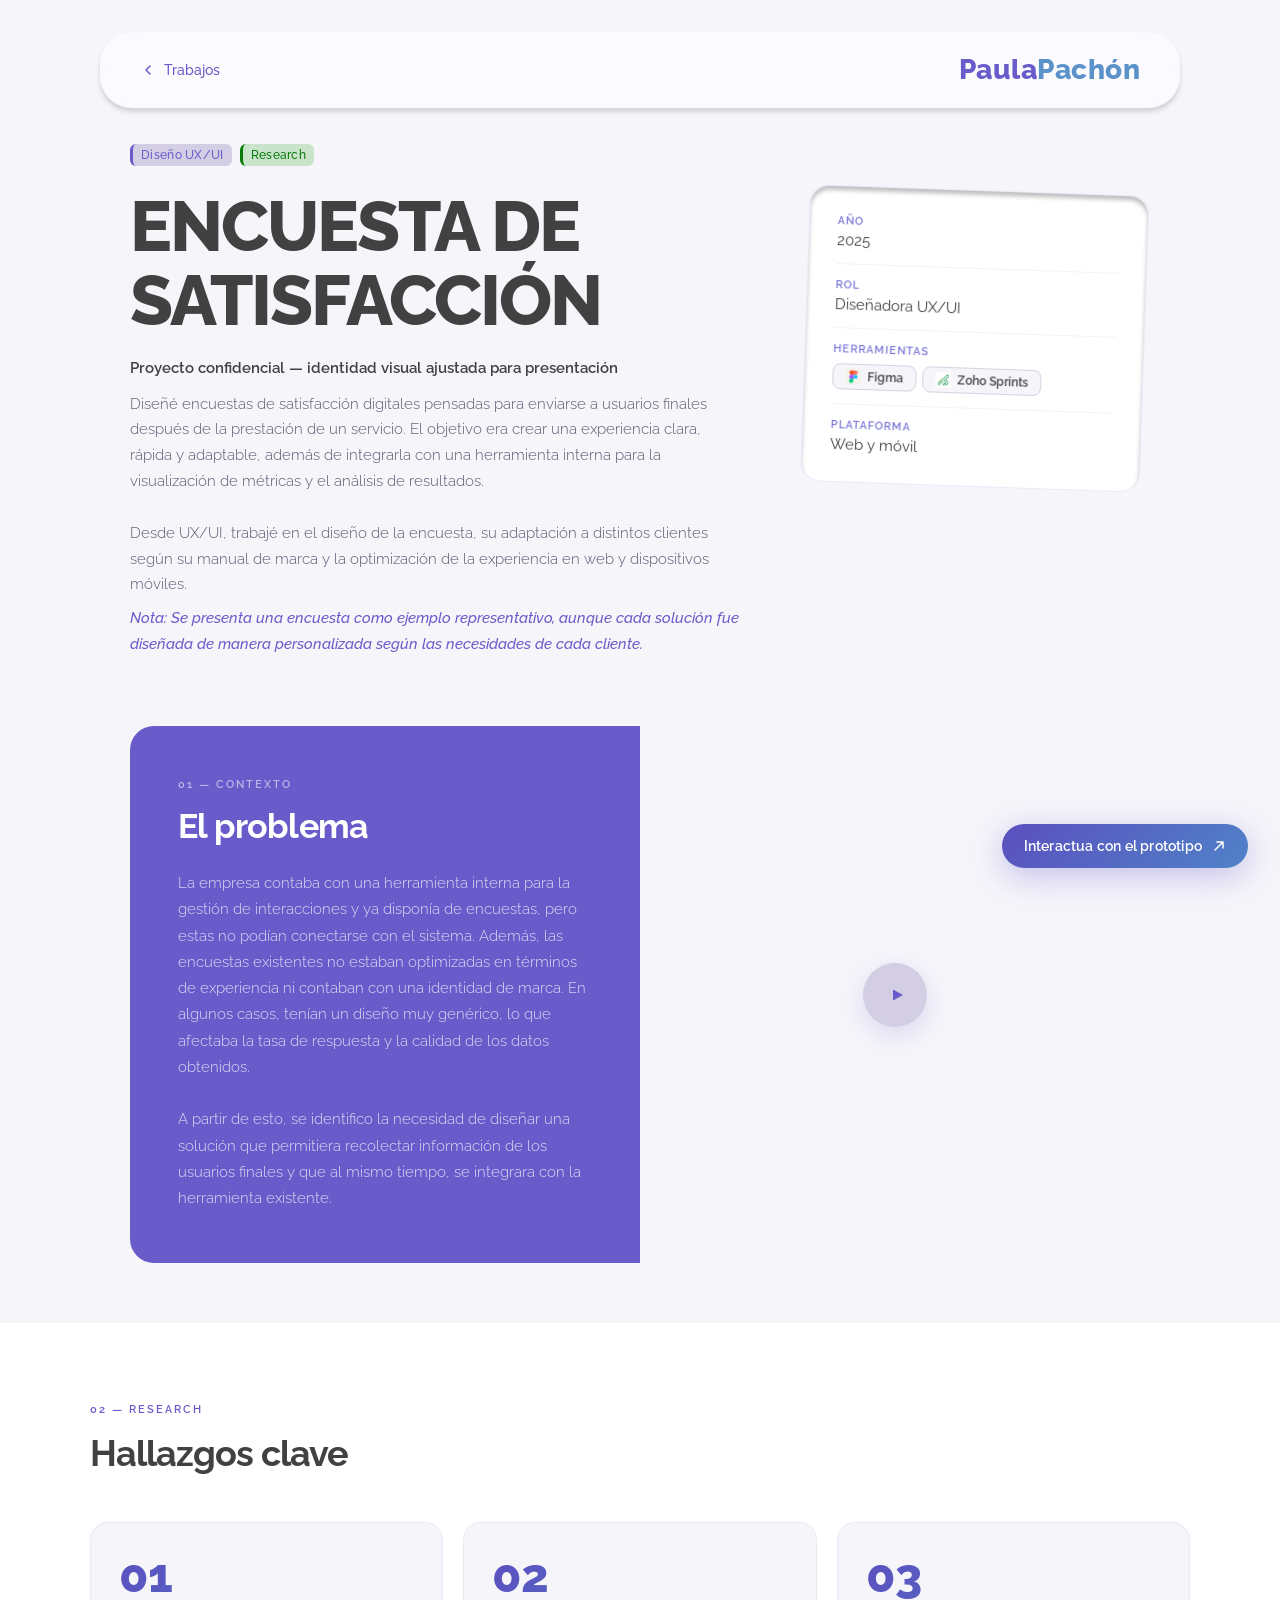
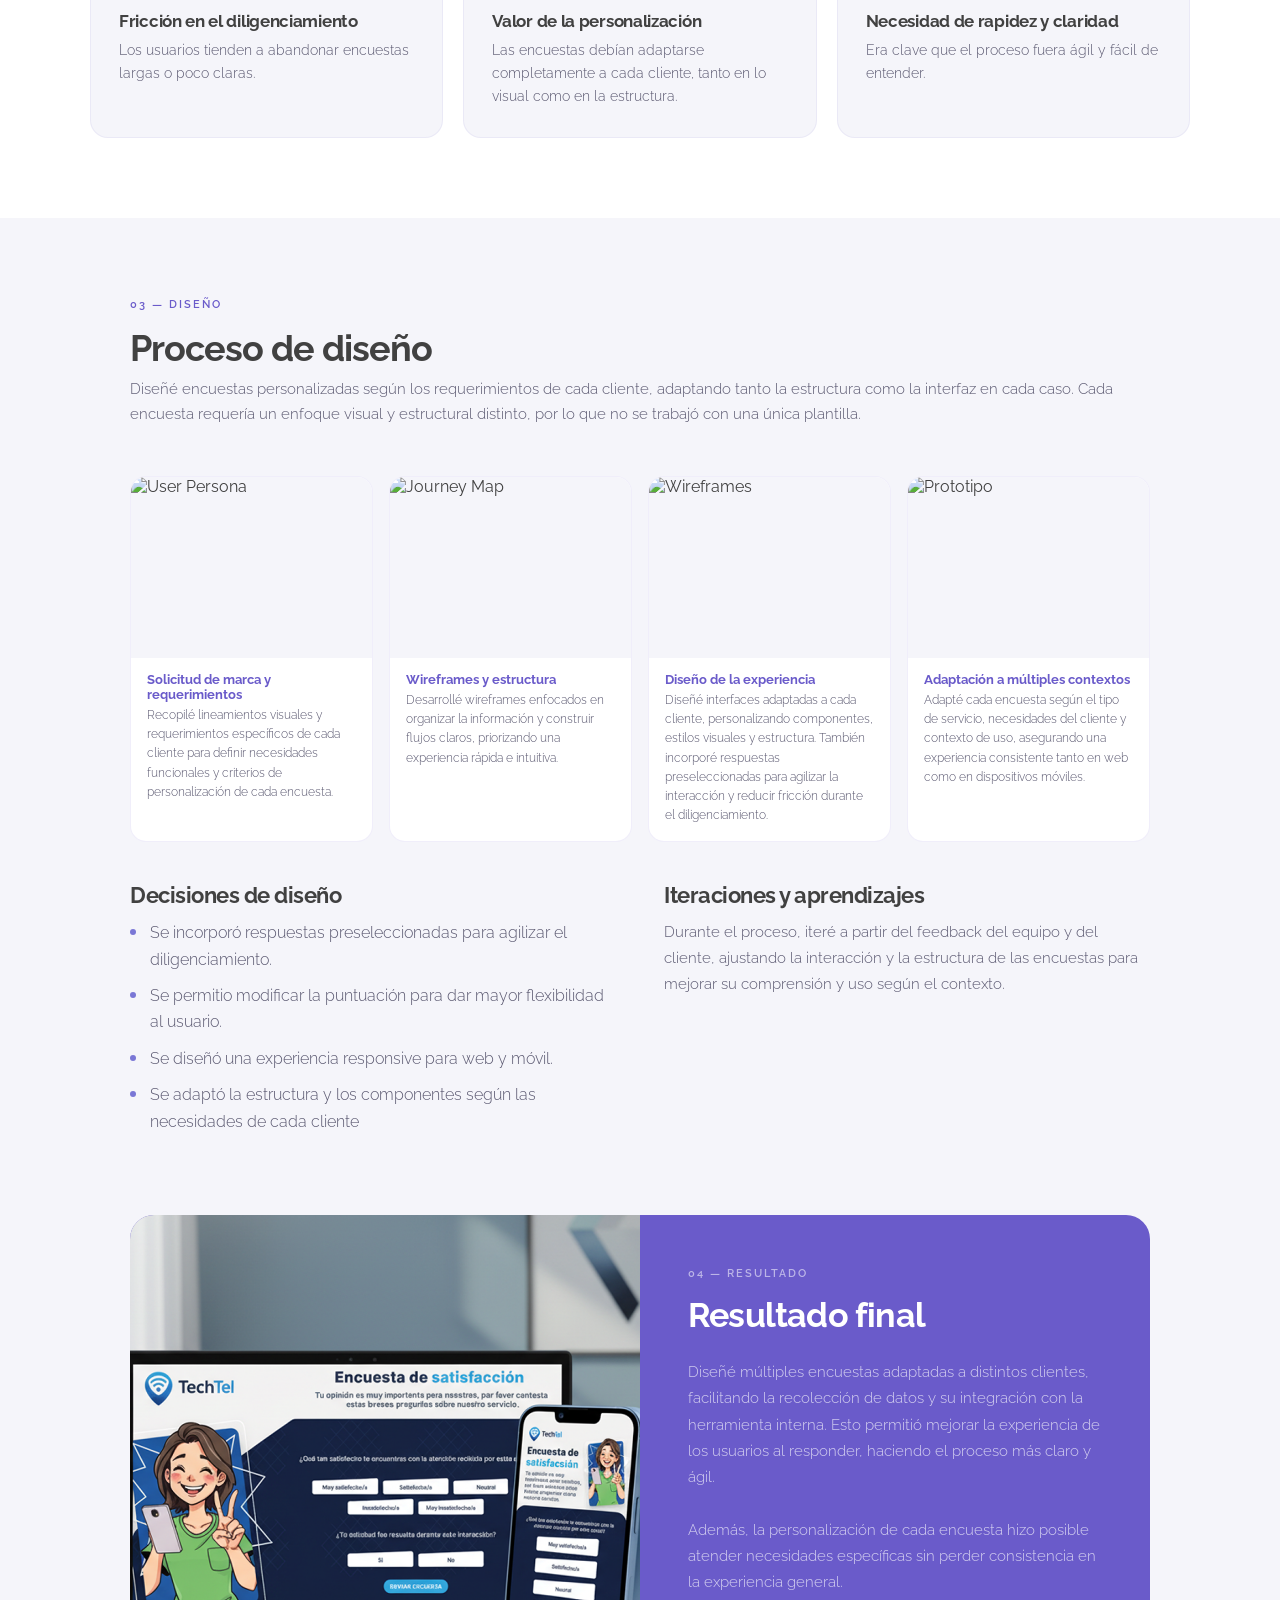
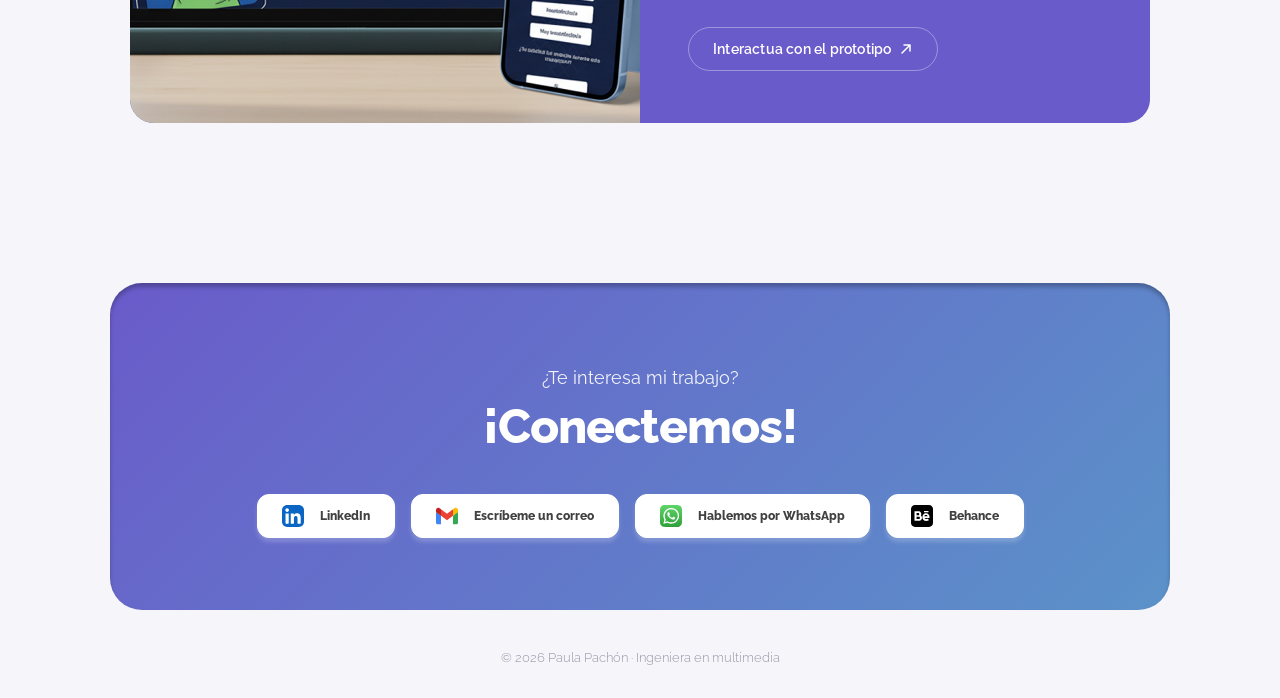
==== Encuestas.html @ ec30c4be "Descripcion de proyectos Añadi el proceso de diseño de cada proyectos con mas detalle" ====
<!DOCTYPE html>
<html lang="es">
<head>
  <meta charset="UTF-8">
  <meta name="viewport" content="width=device-width, initial-scale=1.0">
  <title>Proyecto — Encuesta de satisfacción</title>

  <!-- Fuentes -->
  <link rel="preconnect" href="https://fonts.googleapis.com">
  <link href="https://fonts.googleapis.com/css2?family=Raleway:ital,wght@0,300;0,400;0,500;0,600;0,700;0,800;1,300;1,400&display=swap" rel="stylesheet">

  <!-- Estilos -->
  <link rel="stylesheet" href="../CSS/Proyecto.css">
</head>

    <!-- ─── LIGHTBOX ─── -->
  <div id="lightbox">
    <button id="lightbox-close">✕</button>
    <img id="lightbox-img" src="" alt="">
  </div>

<body>

  <!-- ─── NAV ─── -->
  <nav>
    <a href="../index.html" class="nav-back">
      <svg width="16" height="16" viewBox="0 0 16 16" fill="none">
        <path d="M10 12L6 8L10 4" stroke="currentColor" stroke-width="1.5" stroke-linecap="round" stroke-linejoin="round"/>
      </svg>
      Trabajos
    </a>
    <a href="../index.html" class="nav-logo">Paula<span>Pachón</span></a>
  </nav>

  <!-- ─── BOTÓN FLOTANTE ─── -->
  <a href="https://www.figma.com/proto/a0K5o70ELoO0NEdSJIA0jM/Encuesta-de-satisfacci%C3%B3n?node-id=28-332&p=f&viewport=350%2C134%2C0.25&t=bGnXOaCwUgKtYiMX-1&scaling=scale-down&content-scaling=fixed&starting-point-node-id=28%3A332&page-id=0%3A1" target="_blank" class="fab" id="fab">
    Interactua con el prototipo 
    <svg width="14" height="14" viewBox="0 0 14 14" fill="none">
      <path d="M3 11L11 3M11 3H5M11 3V9" stroke="white" stroke-width="1.5" stroke-linecap="round" stroke-linejoin="round"/>
    </svg>
  </a>

  <!-- ─── HERO ─── -->
  <section class="hero" style="margin-top: 64px;">
    <div class="tags fade-up">
      <span class="tag tag-purple">Diseño UX/UI</span>
      <span class="tag tag-green">Research</span>
      <!-- <span class="tag tag-orange">Prototipado</span> -->
    </div>

    <div class="hero-grid">
      <div>
        <h1 class="fade-up delay-1">ENCUESTA DE SATISFACCIÓN</h1>
        <h3>Proyecto confidencial — identidad visual ajustada para presentación</h3>
        <p class="hero-desc fade-up delay-2">Diseñé encuestas de satisfacción digitales pensadas para enviarse a usuarios finales después de la prestación de un servicio. 
          El objetivo era crear una experiencia clara, rápida y adaptable, además de integrarla con una herramienta interna para la visualización de métricas y el análisis de resultados.
          <br><br>Desde UX/UI, trabajé en el diseño de la encuesta, su adaptación a distintos clientes según su manual de marca y la optimización de la experiencia en web y dispositivos móviles.</p>
        <p class="notas">Nota: Se presenta una encuesta como ejemplo representativo, aunque cada solución fue diseñada de manera personalizada según las necesidades de cada cliente.</p>
      </div>

      <div class="ficha fade-up delay-3">
        <div class="ficha-row">
          <span class="ficha-label">Año</span>
          <span class="ficha-value">2025</span>
        </div>
        <div class="ficha-row">
          <span class="ficha-label">Rol</span>
          <span class="ficha-value">Diseñadora UX/UI</span>
        </div>
        <div class="ficha-row">
          <span class="ficha-label">Herramientas</span>
          <div class="tools">
            <span class="tool-chip">
              <img src="../Iconos/Figma.svg" alt="Figma">
              Figma
            </span>
            <span class="tool-chip">
              <img src="../Iconos/Zoho.svg" alt="C#">
              Zoho Sprints
            </span>
          </div>
        </div>
        <div class="ficha-row">
          <span class="ficha-label">Plataforma</span>
          <span class="ficha-value">Web y móvil</span>
        </div>
      </div>
    </div>
  </section>

  <!-- ─── 01 · PROBLEMA ─── -->
  <section class="problema-section">
    <div class="problema-card">
      <div class="problema-text">
        <span class="section-eyebrow eyebrow-light">01 — Contexto</span>
        <h2>El problema</h2>
        <p>La empresa contaba con una herramienta interna para la gestión de interacciones y ya disponía de encuestas, pero estas no podían conectarse con el sistema.
          Además, las encuestas existentes no estaban optimizadas en términos de experiencia ni contaban con una identidad de marca. En algunos casos, tenían un diseño muy genérico, lo que afectaba la tasa de respuesta y la calidad de los datos obtenidos.
          <br><br>A partir de esto, se identifico la necesidad de diseñar una solución que permitiera recolectar información de los usuarios finales y que al mismo tiempo, se integrara con la herramienta existente.</p>
      </div>
      <div class="video-placeholder" data-video=" "
          data-thumb="../RecursosGraficos/encuesta/a">
        <div class="play-btn">
          <svg width="20" height="20" viewBox="0 0 20 20" fill="none">
            <path d="M6 4.5L16 10L6 15.5V4.5Z" fill="#6A5BCA"/>
          </svg>
        </div>
        <!--<span class="video-label">Ver video del Juego</span>-->
      </div>
    </div>
  </section>

  <!-- ─── 02 · INSIGHTS ─── -->
  <section class="insights-section">
    <div class="insights-inner">
      <div class="section-header">
        <span class="section-eyebrow eyebrow-dark">02 — Research</span>
        <h2>Hallazgos clave</h2>
      </div>
      <div class="insights-grid">
        <div class="insight-card">
          <div class="insight-number">01</div>
          <h3>Fricción en el diligenciamiento</h3>
          <p>Los usuarios tienden a abandonar encuestas largas o poco claras.</p>
        </div>
        <div class="insight-card">
          <div class="insight-number">02</div>
          <h3>Valor de la personalización</h3>
          <p>Las encuestas debían adaptarse completamente a cada cliente, tanto en lo visual como en la estructura.</p>
        </div>
        <div class="insight-card">
          <div class="insight-number">03</div>
          <h3>Necesidad de rapidez y claridad</h3>
          <p>Era clave que el proceso fuera ágil y fácil de entender.</p>
        </div>
      </div>
    </div>
  </section>

  <!-- ─── 03 · PROCESO ─── -->
  <section class="proceso-section">
    <div class="section-header">
      <span class="section-eyebrow eyebrow-dark">03 — Diseño</span>
      <h2>Proceso de diseño</h2>
      <p>Diseñé encuestas personalizadas según los requerimientos de cada cliente, adaptando tanto la estructura como la interfaz en cada caso. 
        Cada encuesta requería un enfoque visual y estructural distinto, por lo que no se trabajó con una única plantilla.
      </p>
    </div>

    <div class="artefactos-grid">

      <div class="artefacto-card">
        <div class="artefacto-img">
          <img src="../RecursosGraficos/encuesta/a" alt="User Persona">
        </div>
        <div class="artefacto-info">
          <span class="artefacto-label">Solicitud de marca y requerimientos</span>
          <p class="artefacto-desc">Recopilé lineamientos visuales y requerimientos específicos de cada cliente para definir necesidades funcionales y criterios de personalización de cada encuesta.</p>
        </div>
      </div>

      <div class="artefacto-card">
        <div class="artefacto-img">
          <img src="../RecursosGraficos/encuesta/a" alt="Journey Map">
        </div>
        <div class="artefacto-info">
          <span class="artefacto-label">Wireframes y estructura</span>
          <p class="artefacto-desc">Desarrollé wireframes enfocados en organizar la información y construir flujos claros, priorizando una experiencia rápida e intuitiva.</p>
        </div>
      </div>

      <div class="artefacto-card">
        <div class="artefacto-img">
          <img src="../RecursosGraficos/encuesta/a" alt="Wireframes">
        </div>
        <div class="artefacto-info">
          <span class="artefacto-label">Diseño de la experiencia</span>
          <p class="artefacto-desc">Diseñé interfaces adaptadas a cada cliente, personalizando componentes, estilos visuales y estructura. También incorporé respuestas preseleccionadas para agilizar la interacción y reducir fricción durante el diligenciamiento.</p>
        </div>
      </div>

      <div class="artefacto-card">
        <div class="artefacto-img">
          <img src="../RecursosGraficos/encuesta/a" alt="Prototipo">
        </div>
        <div class="artefacto-info">
          <span class="artefacto-label">Adaptación a múltiples contextos</span>
          <p class="artefacto-desc">Adapté cada encuesta según el tipo de servicio, necesidades del cliente y contexto de uso, asegurando una experiencia consistente tanto en web como en dispositivos móviles.</p>
        </div>
      </div>

    </div>

    <div class="proceso-desc">
      <div>
        <h3>Decisiones de diseño</h3>
        <ul>
          <li>Se incorporó respuestas preseleccionadas para agilizar el diligenciamiento.</li>
          <li>Se permitio modificar la puntuación para dar mayor flexibilidad al usuario.</li>
          <li>Se diseñó una experiencia responsive para web y móvil.</li>
          <li>Se adaptó la estructura y los componentes según las necesidades de cada cliente</li>
        </ul>
      </div>
      <div>
        <h3>Iteraciones y aprendizajes</h3>
        <p>Durante el proceso, iteré a partir del feedback del equipo y del cliente, ajustando la interacción y la estructura de las encuestas para mejorar su comprensión y uso según el contexto.</p>
      </div>
    </div>
  </section>

  <!-- ─── 05 · RESULTADO FINAL ─── -->
  <section class="resultado-section">
    <div class="resultado-card">
      <div class="resultado-media">
        <img src="../RecursosGraficos/Encuesta.png" alt="Resultado final GreenRise">
      </div>
      <div class="resultado-text">
        <span class="section-eyebrow eyebrow-light" style="display:block; margin-bottom:16px;">04 — Resultado</span>
        <h2>Resultado final</h2>
        <p>Diseñé múltiples encuestas adaptadas a distintos clientes, facilitando la recolección de datos y su integración con la herramienta interna.
            Esto permitió mejorar la experiencia de los usuarios al responder, haciendo el proceso más claro y ágil.
            <br><br>Además, la personalización de cada encuesta hizo posible atender necesidades específicas sin perder consistencia en la experiencia general.</p>
        <a href="https://www.figma.com/proto/a0K5o70ELoO0NEdSJIA0jM/Encuesta-de-satisfacci%C3%B3n?node-id=28-332&p=f&viewport=350%2C134%2C0.25&t=bGnXOaCwUgKtYiMX-1&scaling=scale-down&content-scaling=fixed&starting-point-node-id=28%3A332&page-id=0%3A1" target="_blank" class="btn-outline-white">
          Interactua con el prototipo
          <svg width="14" height="14" viewBox="0 0 14 14" fill="none">
            <path d="M3 11L11 3M11 3H5M11 3V9" stroke="white" stroke-width="1.5" stroke-linecap="round" stroke-linejoin="round"/>
          </svg>
        </a>
      </div>
    </div>
  </section>

  <!-- ══════════════════════════════
       CONTACTO
  ══════════════════════════════ -->
  <section id="contacto">
    <div class="contact-card">
      <p class="contact-pre">¿Te interesa mi trabajo?</p>
      <h2 class="contact-title">¡Conectemos!</h2>
      <div class="contact-btns">
        <a href="https://linkedin.com/in/paulaapachon" target="_blank" rel="noopener" class="contact-btn">
          <img src="../Iconos/LinkedIn.svg" alt="LinkedIn">
          LinkedIn
        </a>
        <a href="mailto:pachon.paula1@gmail.com" class="contact-btn">
          <img src="../Iconos/Mail.svg" alt="Mail">
          Escríbeme un correo
        </a>
        <a href="https://wa.me/573194972886" target="_blank" rel="noopener" class="contact-btn">
          <img src="../Iconos/Whatsapp.svg" alt="Whatsapp">
          Hablemos por WhatsApp
        </a>
        <a href="https://behance.net/paulapachon1" target="_blank" rel="noopener" class="contact-btn">
          <img src="../Iconos/Behance.svg" alt="Behance">
          Behance
        </a>
      </div>
    </div>
  </section>

  <!-- ══════════════════════════════
       FOOTER
  ══════════════════════════════ -->
  <footer id="footer">
    <p class="footer-copy">© 2026 Paula Pachón · Ingeniera en multimedia</p>
  </footer>

  <!-- Scripts -->
  <script src="../JS/proyecto.js"></script>

</body>
</html>
---- CSS/Proyecto.css ----
/* ================================================
   Grenrise.css 
   ================================================ */

/* ── RESET ── */
*, *::before, *::after {
  box-sizing: border-box;
  margin: 0;
  padding: 0;
}

/* ─── VARIABLES ─── */
:root {
  --purple-deep:  #6A5BCA;
  --purple-mid:   #7A77D6;
  --purple-light: #C8B8F8;
  --purple-pale:  #D4CEE5;
  --blue-mid:     #5B92C9;
  --blue-light:   #A8C4E8;
  --pink-mid:     #C47BA8;
  --pink-pale:    #F0DCEA;
  --dark:         #414141;
  --dark-2:       #2A2A30;
  --gray-mid:     #D4D2E0;
  --gray-light:   #F5F5FA;
  --white:        #FFFFFF;
  --grad-hero:    linear-gradient(135deg, #5B4FBF 0%, #4F82C8 100%);
  --grad-accent:  linear-gradient(135deg, #C47BA8 0%, #7B6FD4 100%);
  --font-display: 'Raleway', sans-serif;
  --font-body:    'Raleway', sans-serif;
  --muted:        #9896A8;
  --Secun:        linear-gradient(135deg, #6A5BCA 0%, #5B92C9 100%);
  --degrade-hover: linear-gradient(90deg, #6A5BCA 0%, #5B92C9 100%);
}

body {
  font-family: 'Raleway', sans-serif;
  background: var(--gray-light);
  color: var(--dark);
  overflow-x: hidden;
}

p{
  font-family: 'Raleway', sans-serif;
  font-weight: 300;
  color: #5A5870;
  margin-top: 8px;
  line-height: 1.7;
  font-size: 0.95rem;
}
/* ════════════════════════════
   BOTONES
════════════════════════════ */
.contact-btn {
  display: inline-flex;
  align-items: center;
  gap: 16px;
  background: var(--white);
  box-shadow: 0 4px 4px 0 rgba(254, 255, 255, 0.20);
  color: var(--dark);
  border-radius: 12px;
  padding: 10px 24px;
  border: 1px solid var(--white);
  font-size: 12px;
  font-weight: 800;
  text-decoration: none;
}
.contact-btn:hover {
  border: 1px solid #D4CEE5;
  background: var(--gray-light);
}
.contact-btn img {
  width: 22px;
  height: 22px;
  object-fit: contain;
}

/* ─── NAV ─── */
nav {
  position: fixed;
  top: 32px; left: 100px; right: 100px;
  z-index: 100;
  display: flex;
  align-items: center;
  justify-content: space-between;
  padding: 0 40px;
  height: 76px;
  overflow: hidden;
  /* border-bottom: 1px solid rgba(106,91,202,0.08);*/

  /* Glass con más fondo */
  background: rgba(255, 255, 255, 0.55);
  backdrop-filter: blur(24px) saturate(180%);
  -webkit-backdrop-filter: blur(24px) saturate(180%);
  border-radius: 32px;
  box-shadow: 0 4px 4px 0 rgba(112, 111, 111, 0.25);
  transition: background 0.3s, box-shadow 0.3s;
}
nav::after {
  content: '';
  position: absolute;
  bottom: 0;
  left: 0;
  height: 4px;
  width: var(--scroll-progress, 0%);
  background: var(--grad-hero);
  transition: width 0.1s linear;
}
.nav-back {
  display: flex;
  align-items: center;
  gap: 8px;
  text-decoration: none;
  font-family: var(--font-body);
  font-size: 14px;
  font-weight: 500;
  color: var(--purple-deep);
  transition: gap 0.2s;
}
.nav-back:hover { gap: 12px; }
.nav-back svg { transition: transform 0.2s; }
.nav-back:hover svg { transform: translateX(-3px); }

.nav-logo {
  font-weight: 800;
  font-size: 28px;
  font-style: normal;
  line-height: 87.5%;
  color: var(--purple-deep);
  text-decoration: none;
  letter-spacing: 0.5px;
}
.nav-logo span { color: var(--blue-mid); }

/* ─── FLOATING BUTTON ─── */
.fab {
  position: fixed;
  bottom: 32px;
  right: 32px;
  z-index: 200;
  display: flex;
  align-items: center;
  gap: 10px;
  padding: 14px 22px;
  background: var(--grad-hero);
  color: white;
  text-decoration: none;
  font-family: var(--font-display);
  font-weight: 600;
  font-size: 14px;
  border-radius: 50px;
  box-shadow: 0 8px 32px rgba(106,91,202,0.35);
  transition: transform 0.2s, box-shadow 0.2s;
  letter-spacing: 0.2px;
}
.fab:hover {
  transform: translateY(-3px);
  box-shadow: 0 16px 40px rgba(106,91,202,0.45);
}
.fab svg { transition: transform 0.2s; }
.fab:hover svg { transform: translate(2px,-2px); }

/* ─── HERO ─── */
.hero {
  margin-top: 64px;
  padding: 80px 40px 8px;
  max-width: 1100px;
  margin-left: auto;
  margin-right: auto;
}

.tags {
  display: flex;
  gap: 8px;
  margin-bottom: 24px;
  flex-wrap: wrap;
}
.tag {
  font-family: var(--font-body);
  font-size: 12px;
  font-weight: 500;
  padding: 5px 14px;
  border-radius: 20px;
  letter-spacing: 0.3px;
}
.tag-purple { 

  display: inline-block;
  padding: 4px 8px;
  align-self: flex-start;
  border-radius: 6px;
  border-left: 3px solid var(--purple-deep);
  background: var(--purple-pale);
  font-size: 0.72rem;
  font-weight: 500;
  color: var(--purple-deep);
}
.tag-blue   { 
  display: inline-block;
  padding: 4px 8px;
  align-self: flex-start;
  border-radius: 6px;
  border-left: 3px solid var(--blue-mid);
  background: #D4E1ED;
  font-size: 0.72rem;
  font-weight: 500;
  color: var(--blue-mid); }
.tag-pink   { 
  display: inline-block;
  padding: 4px 8px;
  align-self: flex-start;
  border-radius: 6px;
  border-left: 3px solid #8C3D6A;
  background: var(--pink-pale);
  font-size: 0.72rem;
  font-weight: 500;
  color: #8C3D6A; 
}
.tag-green   { 
  display: inline-block;
  padding: 4px 8px;
  align-self: flex-start;
  border-radius: 6px;
  border-left: 3px solid #087b09;
  background: #cae3cb;
  font-size: 0.72rem;
  font-weight: 500;
  color: #087b09; 
}
.tag-orange   { 
  display: inline-block;
  padding: 4px 8px;
  align-self: flex-start;
  border-radius: 6px;
  border-left: 3px solid #e69213;
  background: #fdeace;
  font-size: 0.72rem;
  font-weight: 500;
  color: #e69213; 
}

.hero-grid {
  display: grid;
  grid-template-columns: 1fr 340px;
  gap: 48px;
  align-items: start;
}

h1 {
  font-family: var(--font-display);
  font-size: clamp(40px, 6vw, 70px);
  font-weight: 800;
  line-height: 1.05;
  letter-spacing: -2px;
  color: var(--dark);
  margin-bottom: 20px;
}
.hero h3 {
  font-family: 'Raleway', sans-serif; /* ← añadido */
  font-size: 15px;
  font-weight: 600;
  color: var(--dark);
  margin-bottom: 12px;
  line-height: 1.5;
}

.hero-desc {
  font-size: 0.95rem; 
  line-height: 1.7;
  color: #5A5870;
  max-width: 600px;
  font-weight: 300;
}

/* ─── FICHA TÉCNICA ─── */
.ficha {
  background: var(--white);
  border-radius: 20px;
  padding: 28px;
  border: 1px solid rgba(106,91,202,0.12);
  transform: rotate(2deg)!important; 
  transform-origin: center top;
  transition: transform 0.3s ease;
  box-shadow: 0 4px 4px 0 rgba(0, 0, 0, 0.25) inset;
}
.ficha-row {
  display: flex;
  flex-direction: column;
  gap: 4px;
  padding: 14px 0;
  border-bottom: 1px solid rgba(106,91,202,0.08);
}
.ficha-row:last-child  { border-bottom: none; padding-bottom: 0; }
.ficha-row:first-child { padding-top: 0; }
.ficha-label {
  font-size: 11px;
  font-weight: 600;
  text-transform: uppercase;
  letter-spacing: 1px;
  color: var(--purple-mid);
}
.ficha-value {
  font-size: 15px;
  font-weight: 400;
  color: var(--dark);
}
.tools {
  display: flex;
  flex-wrap: wrap;
  gap: 6px;
  margin-top: 4px;
}

.tool-chip {
  display: inline-flex;
  align-items: center;
  gap: 6px; 
  padding: 4px 10px 4px 6px;
  font-size: 12px;
  font-weight: 600;
  padding: 4px 12px;
  border-radius: 8px;
  background: var(--gray-light);
  border: 1px solid var(--gray-mid);
  color: var(--dark);
}
.tool-chip img {  
  width: 16px;
  height: 16px;
  object-fit: contain;
}

/* ─── SHARED SECTION LABELS ─── */
.section-eyebrow {
  font-family: var(--font-body);
  font-size: 11px;
  font-weight: 600;
  text-transform: uppercase;
  letter-spacing: 2px;
  margin-bottom: 16px;
  display: block;
}
.eyebrow-light { color: rgba(255,255,255,0.55); }
.eyebrow-dark  { color: var(--purple-deep); }

.section-header { margin-bottom: 48px; }
.section-header h2 {
  font-family: var(--font-display);
  font-size: clamp(1.8rem, 3vw, 2.25rem);
  font-weight: 700;
  letter-spacing: -1px;
  color: var(--dark);
  margin-top: 8px;
}

/* ─── PROBLEMA ─── */
.problema-section {
  margin: 60px auto;
  max-width: 1100px;
  padding: 0 40px;
}
.problema-card {
  display: grid;
  grid-template-columns: 1fr 1fr;
  border-radius: 24px;
  overflow: hidden;
  min-height: 340px;
}
.problema-text {
  background: var(--purple-deep);
  padding: 52px 48px;
  display: flex;
  flex-direction: column;
  justify-content: center;
}
.problema-text h2 {
  font-family: var(--font-display);
  font-size: 34px;
  font-weight: 700;
  color: white;
  letter-spacing: -0.8px;
  margin-bottom: 16px;
  line-height: 1.15;
}
.problema-text p {
  font-size: 15px;
  line-height: 1.75;
  color: rgba(255,255,255,0.78);
  font-weight: 300;
}
.problema-media {
  /* FIX 1: era --gray-light, mismo color que el body → ahora white para crear contraste */
  background: var(--white);
  display: flex;
  align-items: center;
  justify-content: center;
  min-height: 340px;
  position: relative;
  overflow: hidden;
}
.video-placeholder {
  width: 100%;
  height: 100%;
  display: flex;
  flex-direction: column;
  align-items: center;
  justify-content: center;
  gap: 16px;
  cursor: pointer;
}
.play-btn {
  width: 64px;
  height: 64px;
  border-radius: 50%;
  background: var(--purple-pale);
  display: flex;
  align-items: center;
  justify-content: center;
  box-shadow: 0 8px 24px rgba(106,91,202,0.18);
  transition: transform 0.2s, box-shadow 0.2s;
}
.video-placeholder:hover .play-btn {
  transform: scale(1.08);
  box-shadow: 0 12px 32px rgba(106,91,202,0.28);
}
.play-btn svg { margin-left: 4px; }
.video-label {
  font-size: 13px;
  color: var(--purple-mid);
  font-weight: 500;
}

/* ─── INSIGHTS ─── */
.insights-section {
  background: var(--white);
  padding: 80px 40px;
}
.insights-inner {
  max-width: 1100px;
  margin: 0 auto;
}
.insights-grid {
  display: grid;
  grid-template-columns: repeat(3, 1fr);
  gap: 20px;
}
.insight-card {
  background: var(--gray-light);
  border-radius: 18px;
  padding: 28px;
  border: 1px solid rgba(106,91,202,0.08);
  transition: transform 0.2s, box-shadow 0.2s;
}
.insight-card:hover {
  transform: translateY(-4px);
  box-shadow: 0 16px 40px rgba(106,91,202,0.12);
}
.insight-number {
  font-family: var(--font-display);
  font-size: 48px;
  font-weight: 800;
  background: var(--grad-hero);
  -webkit-background-clip: text;
  -webkit-text-fill-color: transparent;
  background-clip: text;
  line-height: 1;
  margin-bottom: 12px;
}
.insight-card h3 {
  font-family: var(--font-display);
  font-size: 17px;
  font-weight: 700;
  color: var(--dark);
  margin-bottom: 8px;
  letter-spacing: -0.3px;
}
.insight-card p {
  font-size: 14px;
  line-height: 1.65;
  color: #5A5870;
  font-weight: 300;
}

/* ─── PROCESO ─── */
.proceso-section {
  max-width: 1100px;
  margin: 80px auto;
  padding: 0 40px;
}
.proceso-images {
  display: grid;
  grid-template-columns: repeat(3, 1fr);
  gap: 16px;
  margin-top: 40px;
}
.proceso-img {
  background: var(--gray-light);
  border-radius: 16px;
  aspect-ratio: 4/3;
  overflow: hidden;
  position: relative;
  border: 1px solid rgba(106,91,202,0.08);
}
.section-header{
  gap: 18px;
}
.section-header p{
  font-family: 'Raleway', sans-serif;
  font-weight: 300;
  color: #5A5870;
  margin-top: 8px;
  line-height: 1.7;
}
.proceso-img-placeholder {
  width: 100%;
  height: 100%;
  display: flex;
  align-items: center;
  justify-content: center;
  color: var(--gray-mid);
  font-size: 13px;
}

/* ─── GRID DE ARTEFACTOS ─── */
.artefactos-grid {
  /* display: grid;
  grid-template-columns: repeat(auto-fill, minmax(min(240px, 100%), 1fr));
  justify-content: center;
  gap: 16px;
  margin-top: 40px; */

  display: flex;
  flex-wrap: wrap;
  justify-content: center;
  gap: 16px;
  margin-top: 40px;
}
.artefacto-card {
  width: calc(25% - 12px); /* 4 por fila */
  min-width: 220px;
  max-width: 280px;

  background: var(--white);
  border-radius: 16px;
  overflow: hidden;
  border: 1px solid rgba(106,91,202,0.1);
  transition: transform 0.2s, box-shadow 0.2s;
}
.artefacto-card:hover {
  transform: translateY(-4px);
  box-shadow: 0 12px 32px rgba(106,91,202,0.12);
}
.artefacto-img {
  aspect-ratio: 4/3;
  background: var(--gray-light);
  overflow: hidden;
}
.artefacto-img img {
  width: 100%;
  height: 100%;
  object-fit: cover;
  display: block;
  transition: transform 0.3s ease;
}
.artefacto-card:hover .artefacto-img img {
  transform: scale(1.04);
}
.artefacto-info {
  padding: 14px 16px 16px;
}
.artefacto-label {
  display: block;
  font-family: 'Raleway', sans-serif;
  font-size: 13px;
  font-weight: 700;
  color: var(--purple-deep);
  margin-bottom: 4px;
}
.artefacto-desc {
  font-family: 'Raleway', sans-serif;
  font-size: 12px;
  font-weight: 300;
  color: #5A5870;
  line-height: 1.6;
  margin: 0;
}

.proceso-desc {
  margin-top: 40px;
  display: grid;
  grid-template-columns: 1fr 1fr;
  gap: 48px;
  align-items: start;
}
.proceso-desc h3 {
  font-family: var(--font-display);
  font-size: 22px;
  font-weight: 700;
  color: var(--dark);
  letter-spacing: -0.5px;
  margin-bottom: 12px;
}
.proceso-desc p {
  font-weight: 300;
  color: #5A5870;
  margin-top: 8px;
  line-height: 1.7;
}
.proceso-desc ul {
  list-style: none;
  display: flex;
  flex-direction: column;
  gap: 10px;
}
.proceso-desc ul li {
  font-family: 'Raleway', sans-serif;
  line-height: 1.65;
  color: #5A5870;
  font-weight: 300;
  padding-left: 20px;
  position: relative;
}
.proceso-desc ul li::before {
  content: '';
  position: absolute;
  left: 0;
  top: 9px;
  width: 6px;
  height: 6px;
  border-radius: 50%;
  background: var(--purple-mid);
}
/* ─── SECCIÓN EXTRA ─── */
.extra-section {
  background: var(--purple-pale);
  padding: 80px 40px;
}
.extra-inner {
  max-width: 1100px;
  margin: 0 auto;
}
.extra-section .eyebrow-dark {
  color: var(--purple-deep);
}
.extra-section .section-header h2 {
  color: var(--dark);
}
.extra-img {
  background: var(--white);
  border-radius: 20px;
  aspect-ratio: 16/7;
  margin-top: 40px;
  display: flex;
  align-items: center;
  justify-content: center;
  color: var(--purple-mid);
  font-size: 13px;
  border: 1px solid rgba(106,91,202,0.14);
}
.extra-desc{
  color: #5A5870;
}

.notas{
  color: var(--purple-deep);
  font-style: italic;
  font-weight: 500;
}

/* ─── RESULTADO FINAL ─── */
.resultado-section {
  max-width: 1100px;
  margin: 80px auto;
  padding: 0 40px;
}
.resultado-card {
  display: grid;
  grid-template-columns: 1fr 1fr;
  border-radius: 24px;
  overflow: hidden;
  /* FIX 5: era --dark (#414141) gris neutro → grad-hero para coherencia con paleta */
  background: var(--purple-deep);
  min-height: 380px;
}
.resultado-media {
  background: #4A3EA8;
  min-height: 300px;
  display: flex;
  align-items: center;
  justify-content: center;
  color: rgba(255,255,255,0.2);
  font-size: 13px;
  position: relative;
  overflow: hidden;
  cursor: zoom-in;
}
.resultado-media img{
  position: absolute;
  inset: 0;
  width: 100%;
  height: 100%;
  object-fit: cover;
  object-position: center center;
  display: block;
}
.resultado-text {
  padding: 52px 48px;
  display: flex;
  flex-direction: column;
  justify-content: center;
}
.resultado-text h2 {
  font-family: var(--font-display);
  font-size: 34px;
  font-weight: 700;
  color: white;
  letter-spacing: -0.8px;
  margin-bottom: 16px;
  line-height: 1.15;
}
.resultado-text p {
  font-size: 15px;
  line-height: 1.75;
  color: rgba(255,255,255,0.72);
  font-weight: 300;
  margin-bottom: 32px;
}
.btn-outline-white {
  display: inline-flex;
  align-items: center;
  gap: 8px;
  padding: 13px 24px;
  border-radius: 50px;
  border: 1.5px solid rgba(255,255,255,0.35);
  color: white;
  text-decoration: none;
  font-family: var(--font-display);
  font-size: 14px;
  font-weight: 600;
  transition: background 0.2s, border-color 0.2s;
  width: fit-content;
  letter-spacing: 0.2px;
}
.btn-outline-white:hover {
  background: rgba(255,255,255,0.12);
  border-color: rgba(255,255,255,0.6);
}

/* ════════════════════════════
   CONTACTO
════════════════════════════ */
#contacto {
  padding: 5rem clamp(1.5rem, 5vw, 3.5rem) 0;
}

.contact-card {
  width: min(1060px, 100%);
  margin: 0 auto;
  background: var(--Secun);
  border-radius: 32px;
  padding: 4.5rem 2rem;
  text-align: center;
  color: #fff;
  box-shadow: 0 4px 4px 0 rgba(0, 0, 0, 0.25) inset;
}
.contact-card p{
  color: var(--white);
}
.contact-pre {
  font-size: 1.1rem;
  font-weight: 400;
  opacity: 0.92;
  margin-bottom: 0.3rem;
}
.contact-title {
  font-family: 'Raleway', sans-serif;
  font-size: clamp(2rem, 4vw, 3rem);
  font-weight: 800;
  letter-spacing: -0.02em;
  margin-bottom: 2.5rem;
}

.contact-btns {
  display: flex;
  flex-wrap: wrap;
  gap: 1rem;
  justify-content: center;
}

/* ════════════════════════════
   FOOTER
════════════════════════════ */
#footer {
  padding: 1.8rem clamp(1.5rem, 5vw, 3.5rem);
  text-align: center;
}

.footer-copy {
  font-size: 0.82rem;
  color: var(--muted);
}

/* ─── ANIMACIONES ─── */
@keyframes fadeUp {
  from { opacity: 0; transform: translateY(24px); }
  to   { opacity: 1; transform: translateY(0); }
}
.fade-up {
  opacity: 0;
  animation: fadeUp 0.6s ease forwards;
}
.delay-1 { animation-delay: 0.1s; }
.delay-2 { animation-delay: 0.2s; }
.delay-3 { animation-delay: 0.3s; }
.delay-4 { animation-delay: 0.4s; }

/* ─── LIGHTBOX ─── */
#lightbox {
  display: none;
  position: fixed;
  inset: 0;
  z-index: 999;
  background: rgba(0,0,0,0.85);
  align-items: center;
  justify-content: center;
  cursor: zoom-out;
}
#lightbox.active {
  display: flex;
}
#lightbox-img {
  max-width: 90vw;
  max-height: 85vh;
  border-radius: 12px;
  object-fit: contain;
  box-shadow: 0 24px 64px rgba(0,0,0,0.5);
}
#lightbox-close {
  position: absolute;
  top: 24px;
  right: 32px;
  background: none;
  border: none;
  color: white;
  font-size: 24px;
  cursor: pointer;
  opacity: 0.7;
  transition: opacity 0.2s;
}
#lightbox-close:hover { opacity: 1; }

/* ─── RESPONSIVE ─── */
@media (max-width: 900px) {
  nav                  { top: 16px; left: 20px; right: 20px; }
  .artefactos-grid     { grid-template-columns: repeat(2, 1fr); }
  .ficha               { transform: rotate(0deg) !important; }
  .hero-grid           { grid-template-columns: 1fr; }
  .resultado-card      { grid-template-columns: 1fr; }
  .problema-card       { grid-template-columns: 1fr; }
  .resultado-media     { min-height: 260px; }
    /* Contacto */
  .contact-btns {
    flex-direction: column;
    align-items: center;
  }
  .contact-btn {
    width: 100%;
    max-width: 300px;
    justify-content: center;
  }

  .video-placeholder   { min-height: 500px; }
}

@media (max-width: 768px) {
  /* Tipografía móvil */
  .hero h3             { font-size: 0.82rem; }
  .hero-desc           { font-size: 0.82rem; }
  .section-header h2   { font-size: 1.6rem; }
  .problema-text h2    { font-size: 1.5rem; }
  .resultado-text h2   { font-size: 1.5rem; }
  .insight-card h3     { font-size: 0.95rem; }
  .proceso-desc h3     { font-size: 1.125rem; }
  p                    { font-size: 0.82rem !important; }
  .proceso-desc ul li  { font-size: 0.82rem; }
  /* Nav */
  nav                  { padding: 0 20px; height: 64px; top: 12px; left: 12px; right: 12px; }

  /* Hero */
  .hero                { padding: 80px 20px 8px; margin-top: 64px; }
  .hero-grid           { grid-template-columns: 1fr; gap: 32px; }
  .hero-desc           { font-size: 15px; }
  h1                   { letter-spacing: -1px; font-size: clamp(32px, 10vw, 48px); }

  /* Ficha */
  .ficha               { transform: rotate(0deg) !important; }

  /* Problema */
  .problema-section    { padding: 0 20px; }
  .problema-card       { grid-template-columns: 1fr; }
  .problema-text       { padding: 36px 28px; }
  .problema-text h2    { font-size: 26px; }
  .video-placeholder   { min-height: 300px; }

  /* Insights */
  .insights-section    { padding: 60px 20px; }
  .insights-grid       { grid-template-columns: 1fr; }

  /* Proceso */
  .proceso-section     { padding: 0 20px; }
    .artefacto-card {
    width: calc(50% - 8px); /* 2 por fila */
    min-width: 0;
    max-width: 100%;
  }
  .proceso-desc        { grid-template-columns: 1fr; gap: 24px; }

  /* Extra */
  .extra-section       { padding: 60px 20px; }
  .extra-img           { aspect-ratio: 4/3; }

  /* Resultado */
  .resultado-section   { padding: 0 20px; }
  .resultado-card      { grid-template-columns: 1fr; }
  .resultado-media     { min-height: 240px; }
  .resultado-text      { padding: 36px 28px; }
  .resultado-text h2   { font-size: 26px; }

  /* FAB */
  .fab                 { bottom: 20px; right: 20px; padding: 12px 18px; font-size: 13px; }
}

@media (max-width: 480px) {
  /* Tipografía teléfonos pequeños */
  .section-header h2   { font-size: 1.375rem; }
  .problema-text h2    { font-size: 1.25rem; }
  .resultado-text h2   { font-size: 1.25rem; }
  p                    { font-size: 0.78rem !important; }
  .proceso-desc ul li  { font-size: 0.78rem; }

  .artefacto-card {
    width: 100%; /* 1 por fila */
    max-width: 100%;
  }
  .insights-grid       { grid-template-columns: 1fr; }
  .proceso-desc        { grid-template-columns: 1fr; }
  .hero-desc           { font-size: 14px; }
  .problema-text       { padding: 28px 20px; }
  .resultado-text      { padding: 28px 20px; }
  nav                  { left: 8px; right: 8px; }
}
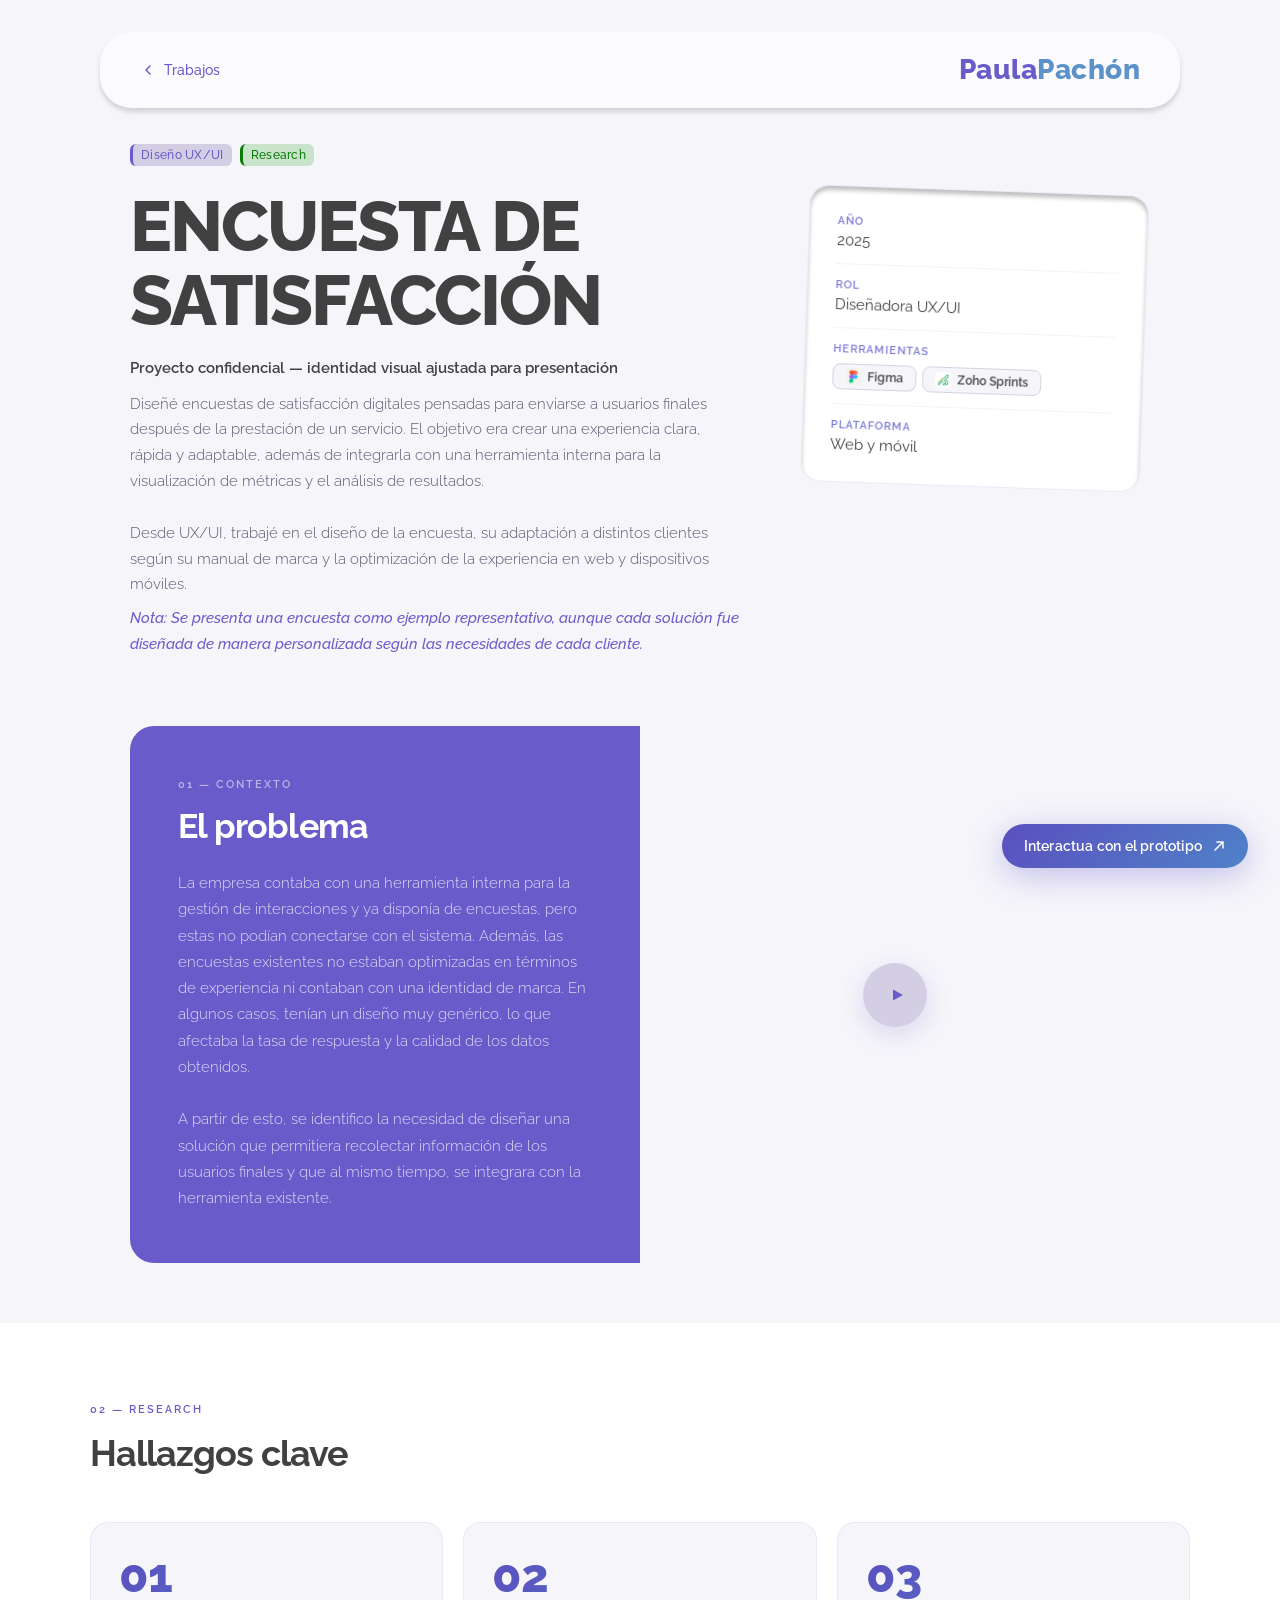
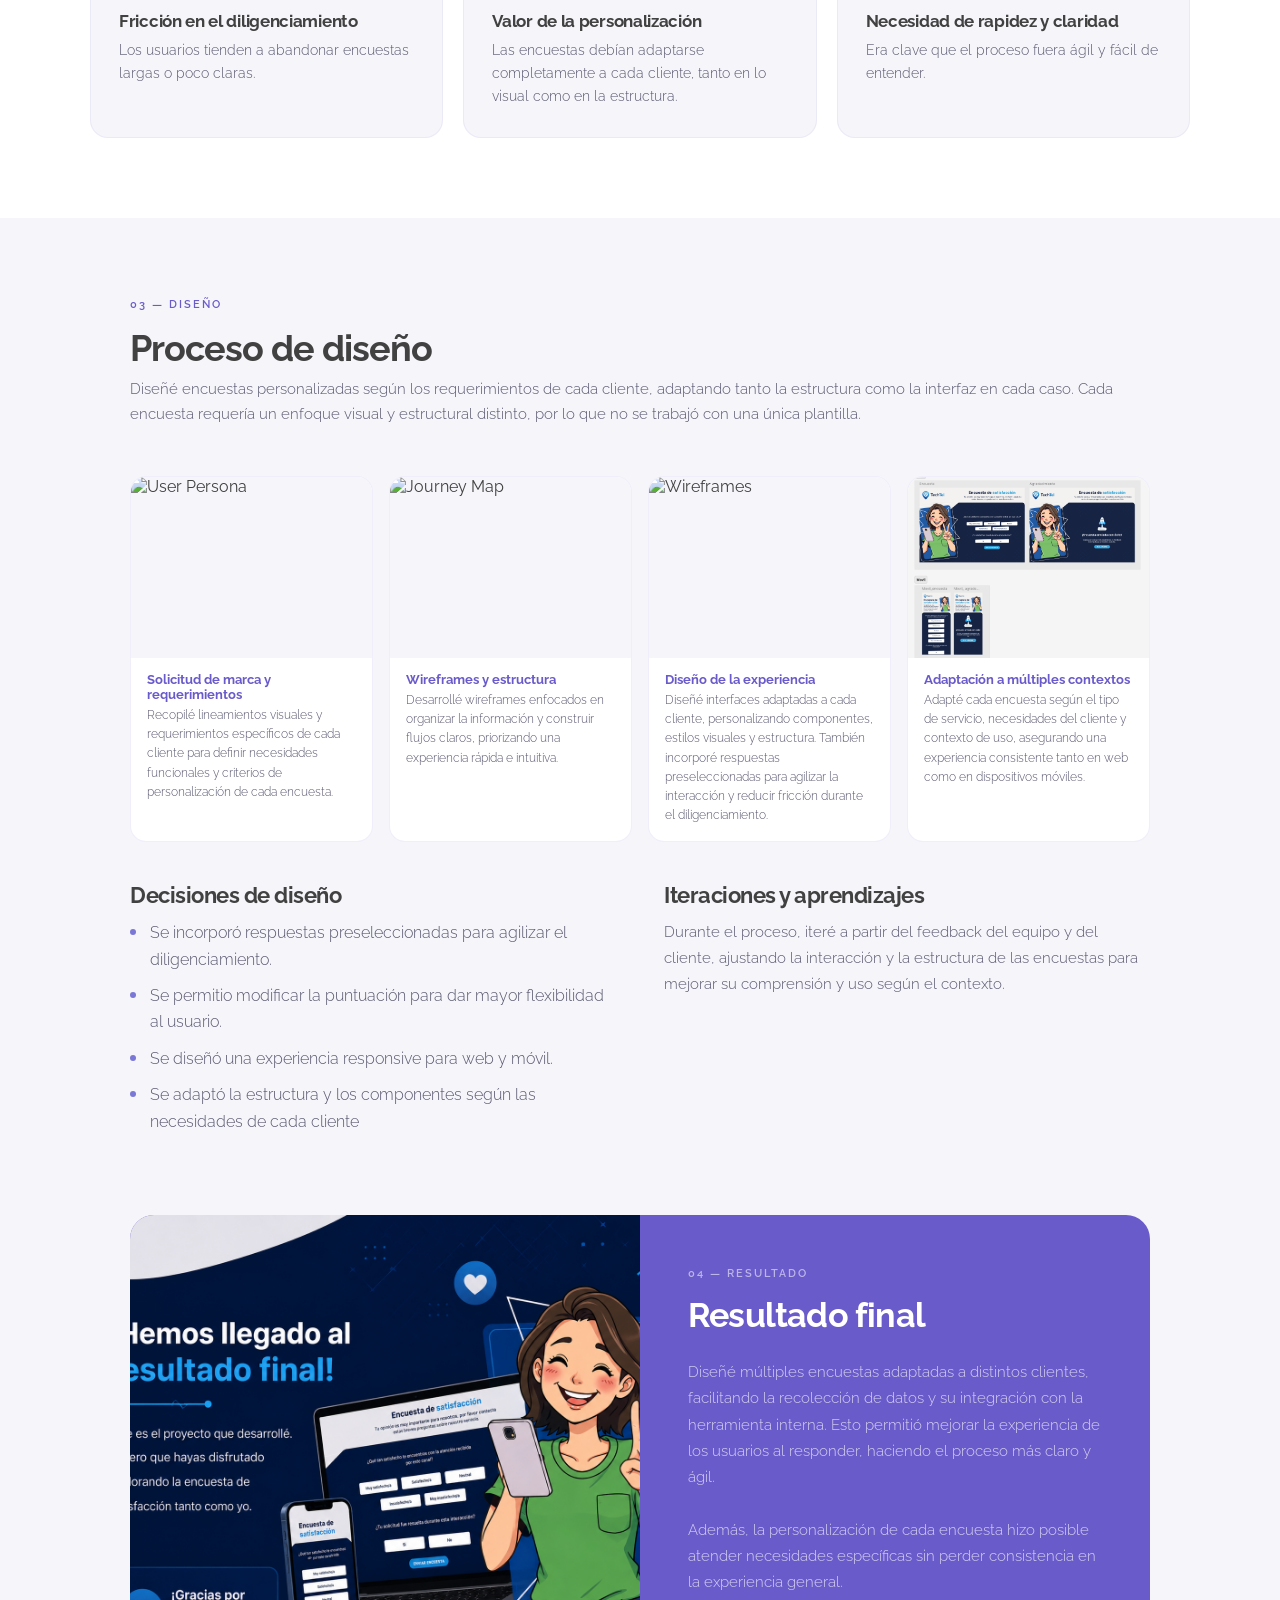
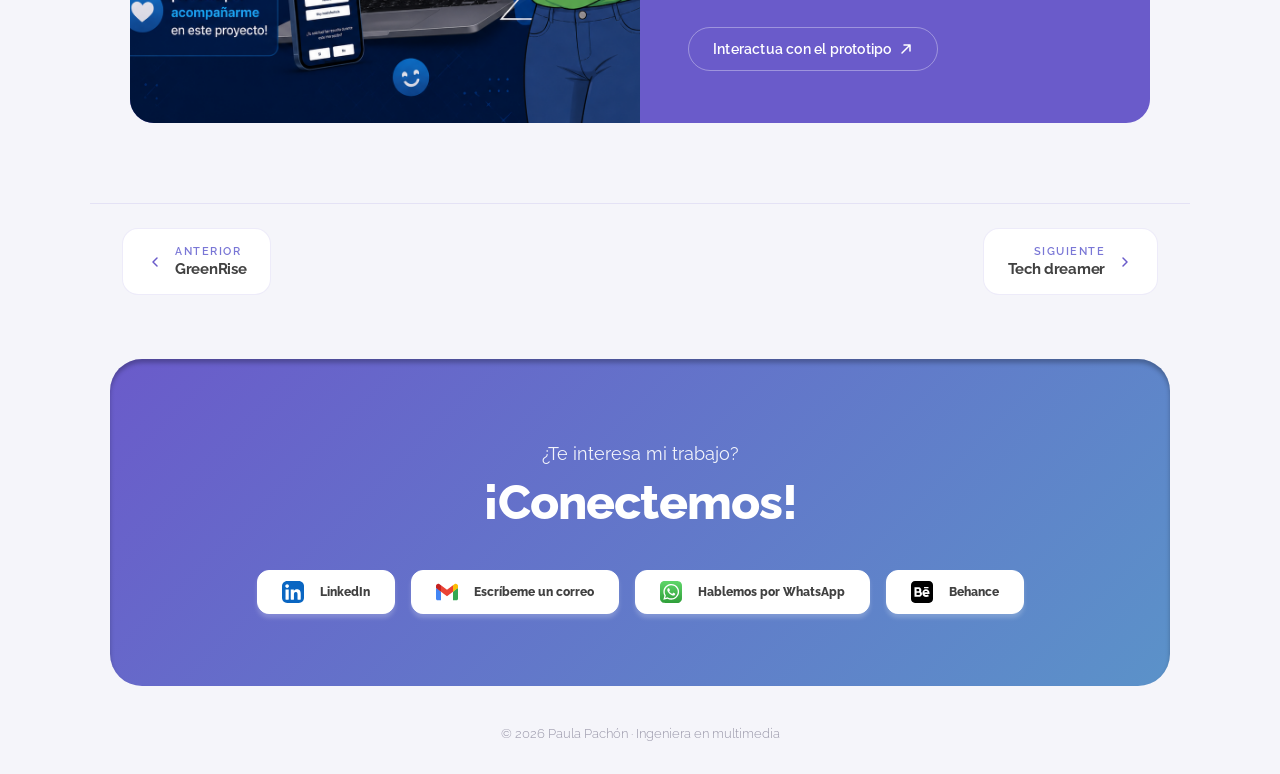
==== commit 20cf8480: "Mejoras Añadi imagenes, mejoras en el flujo del detalle de los proyectos y eliminación de elementos " ====
--- a/Encuestas.html
+++ b/Encuestas.html
@@ -98,8 +98,8 @@
           Además, las encuestas existentes no estaban optimizadas en términos de experiencia ni contaban con una identidad de marca. En algunos casos, tenían un diseño muy genérico, lo que afectaba la tasa de respuesta y la calidad de los datos obtenidos.
           <br><br>A partir de esto, se identifico la necesidad de diseñar una solución que permitiera recolectar información de los usuarios finales y que al mismo tiempo, se integrara con la herramienta existente.</p>
       </div>
-      <div class="video-placeholder" data-video=" "
-          data-thumb="../RecursosGraficos/encuesta/a">
+      <div class="video-placeholder" data-video="../RecursosGraficos/encuesta/videncuesta.mov"
+          data-thumb="../RecursosGraficos/Encuesta.png">
         <div class="play-btn">
           <svg width="20" height="20" viewBox="0 0 20 20" fill="none">
             <path d="M6 4.5L16 10L6 15.5V4.5Z" fill="#6A5BCA"/>
@@ -181,7 +181,7 @@
 
       <div class="artefacto-card">
         <div class="artefacto-img">
-          <img src="../RecursosGraficos/encuesta/a" alt="Prototipo">
+          <img src="../RecursosGraficos/encuesta/dispo.png" alt="adaptación">
         </div>
         <div class="artefacto-info">
           <span class="artefacto-label">Adaptación a múltiples contextos</span>
@@ -212,7 +212,7 @@
   <section class="resultado-section">
     <div class="resultado-card">
       <div class="resultado-media">
-        <img src="../RecursosGraficos/Encuesta.png" alt="Resultado final GreenRise">
+        <img src="../RecursosGraficos/encuesta/finalen.png" alt="Resultado final GreenRise">
       </div>
       <div class="resultado-text">
         <span class="section-eyebrow eyebrow-light" style="display:block; margin-bottom:16px;">04 — Resultado</span>
@@ -230,6 +230,29 @@
     </div>
   </section>
 
+    <!-- ─── NAVEGACIÓN ENTRE PROYECTOS ─── -->
+  <section class="proyecto-nav">
+    <a href="../greenrise.html" class="proyecto-nav-btn">
+      <svg width="16" height="16" viewBox="0 0 16 16" fill="none">
+        <path d="M10 12L6 8L10 4" stroke="currentColor" stroke-width="1.5" stroke-linecap="round" stroke-linejoin="round"/>
+      </svg>
+      <div class="proyecto-nav-info">
+        <span class="proyecto-nav-label">Anterior</span>
+        <span class="proyecto-nav-title">GreenRise</span>
+      </div>
+    </a>
+
+    <a href="../Teachdreamer.html" class="proyecto-nav-btn proyecto-nav-btn--next">
+      <div class="proyecto-nav-info">
+        <span class="proyecto-nav-label">Siguiente</span>
+        <span class="proyecto-nav-title">Tech dreamer</span>
+      </div>
+      <svg width="16" height="16" viewBox="0 0 16 16" fill="none">
+        <path d="M6 12L10 8L6 4" stroke="currentColor" stroke-width="1.5" stroke-linecap="round" stroke-linejoin="round"/>
+      </svg>
+    </a>
+  </section>
+
   <!-- ══════════════════════════════
        CONTACTO
   ══════════════════════════════ -->
--- a/CSS/Proyecto.css
+++ b/CSS/Proyecto.css
@@ -746,11 +746,77 @@
   border-color: rgba(255,255,255,0.6);
 }
 
+/* ─── NAVEGACIÓN ENTRE PROYECTOS ─── */
+.proyecto-nav {
+  max-width: 1100px;
+  margin: 0 auto 0;
+  padding: 24px 32px;
+  display: flex;
+  justify-content: space-between;
+  align-items: center;
+  gap: 16px;
+  border-top: 1px solid rgba(106,91,202,0.12);
+}
+
+.proyecto-nav-btn {
+  display: flex;
+  align-items: center;
+  gap: 12px;
+  text-decoration: none;
+  padding: 16px 24px;
+  border-radius: 16px;
+  border: 1px solid rgba(106,91,202,0.12);
+  background: var(--white);
+  transition: transform 0.2s, box-shadow 0.2s, border-color 0.2s;
+  max-width: 280px;
+}
+.proyecto-nav-btn:hover {
+  transform: translateY(-3px);
+  box-shadow: 0 12px 32px rgba(106,91,202,0.12);
+  border-color: var(--purple-deep);
+}
+.proyecto-nav-btn svg {
+  flex-shrink: 0;
+  color: var(--purple-deep);
+  transition: transform 0.2s;
+}
+.proyecto-nav-btn:first-child:hover svg {
+  transform: translateX(-3px);
+}
+.proyecto-nav-btn--next:hover svg {
+  transform: translateX(3px);
+}
+.proyecto-nav-btn--next {
+  margin-left: auto;
+  text-align: right;
+  flex-direction: row;
+}
+.proyecto-nav-info {
+  display: flex;
+  flex-direction: column;
+  gap: 2px;
+}
+.proyecto-nav-label {
+  font-family: 'Raleway', sans-serif;
+  font-size: 11px;
+  font-weight: 600;
+  text-transform: uppercase;
+  letter-spacing: 1.5px;
+  color: var(--purple-mid);
+}
+.proyecto-nav-title {
+  font-family: 'Raleway', sans-serif;
+  font-size: 15px;
+  font-weight: 700;
+  color: var(--dark);
+  letter-spacing: -0.3px;
+}
+
 /* ════════════════════════════
    CONTACTO
 ════════════════════════════ */
 #contacto {
-  padding: 5rem clamp(1.5rem, 5vw, 3.5rem) 0;
+  padding: 2.5rem clamp(1.5rem, 5vw, 3.5rem) 0;
 }
 
 .contact-card {
@@ -846,6 +912,8 @@
   cursor: pointer;
   opacity: 0.7;
   transition: opacity 0.2s;
+  touch-action: manipulation;
+  -webkit-tap-highlight-color: transparent;
 }
 #lightbox-close:hover { opacity: 1; }
 
@@ -857,7 +925,9 @@
   .hero-grid           { grid-template-columns: 1fr; }
   .resultado-card      { grid-template-columns: 1fr; }
   .problema-card       { grid-template-columns: 1fr; }
-  .resultado-media     { min-height: 260px; }
+  .resultado-media     { 
+    /* min-height: 240px; */
+    min-height: unset; }
     /* Contacto */
   .contact-btns {
     flex-direction: column;
@@ -867,6 +937,13 @@
     width: 100%;
     max-width: 300px;
     justify-content: center;
+  }
+    .resultado-media img {
+    position: relative; /* ← quita el absolute */
+    inset: auto;
+    width: 100%;
+    height: auto; /* ← altura automática según la imagen */
+    object-fit: contain;
   }
 
   .video-placeholder   { min-height: 500px; }
@@ -922,9 +999,13 @@
   /* Resultado */
   .resultado-section   { padding: 0 20px; }
   .resultado-card      { grid-template-columns: 1fr; }
-  .resultado-media     { min-height: 240px; }
   .resultado-text      { padding: 36px 28px; }
   .resultado-text h2   { font-size: 26px; }
+
+  /* nav proyectos */
+  .proyecto-nav        { padding: 40px 20px; }
+  .proyecto-nav-btn    { padding: 12px 16px; max-width: 48%; }
+  .proyecto-nav-title  { font-size: 13px; }
 
   /* FAB */
   .fab                 { bottom: 20px; right: 20px; padding: 12px 18px; font-size: 13px; }
@@ -948,4 +1029,7 @@
   .problema-text       { padding: 28px 20px; }
   .resultado-text      { padding: 28px 20px; }
   nav                  { left: 8px; right: 8px; }
+
+  .proyecto-nav-title  { font-size: 12px; }
+  .proyecto-nav-label  { display: none; }
 }
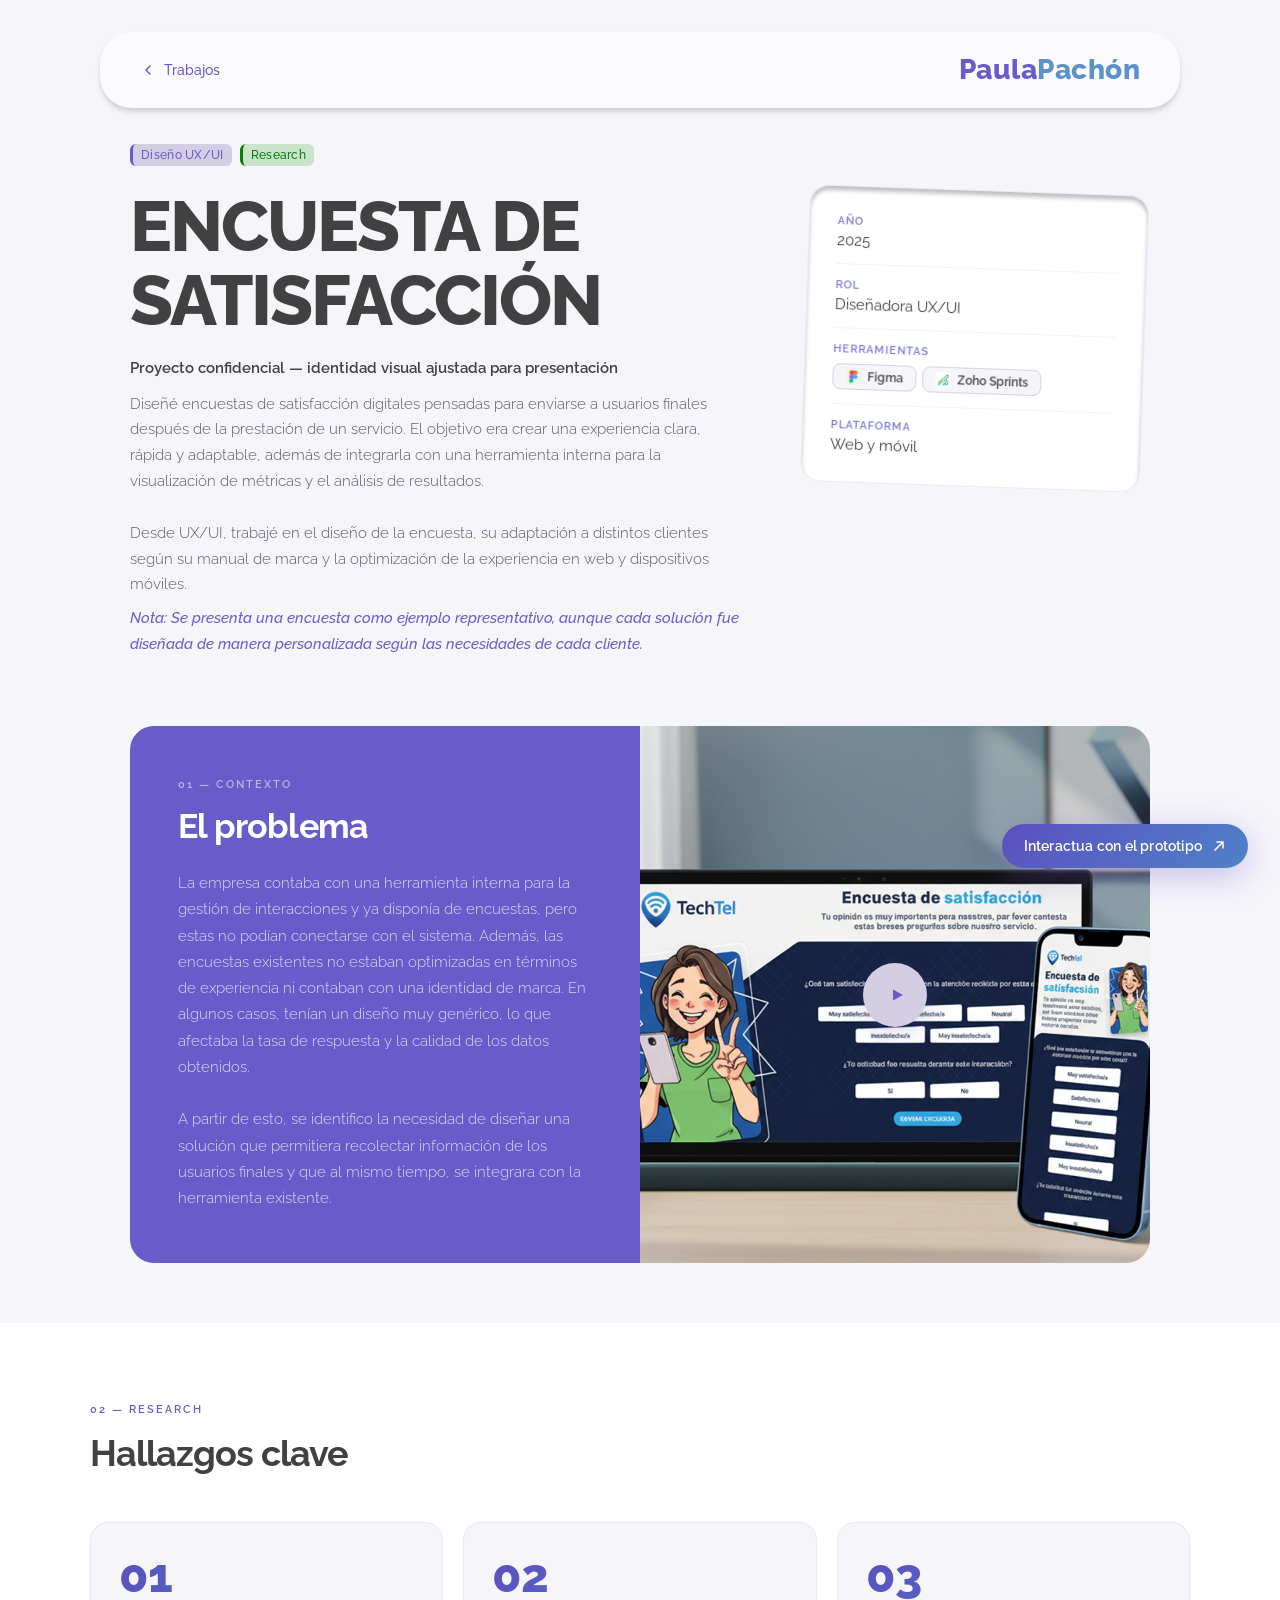
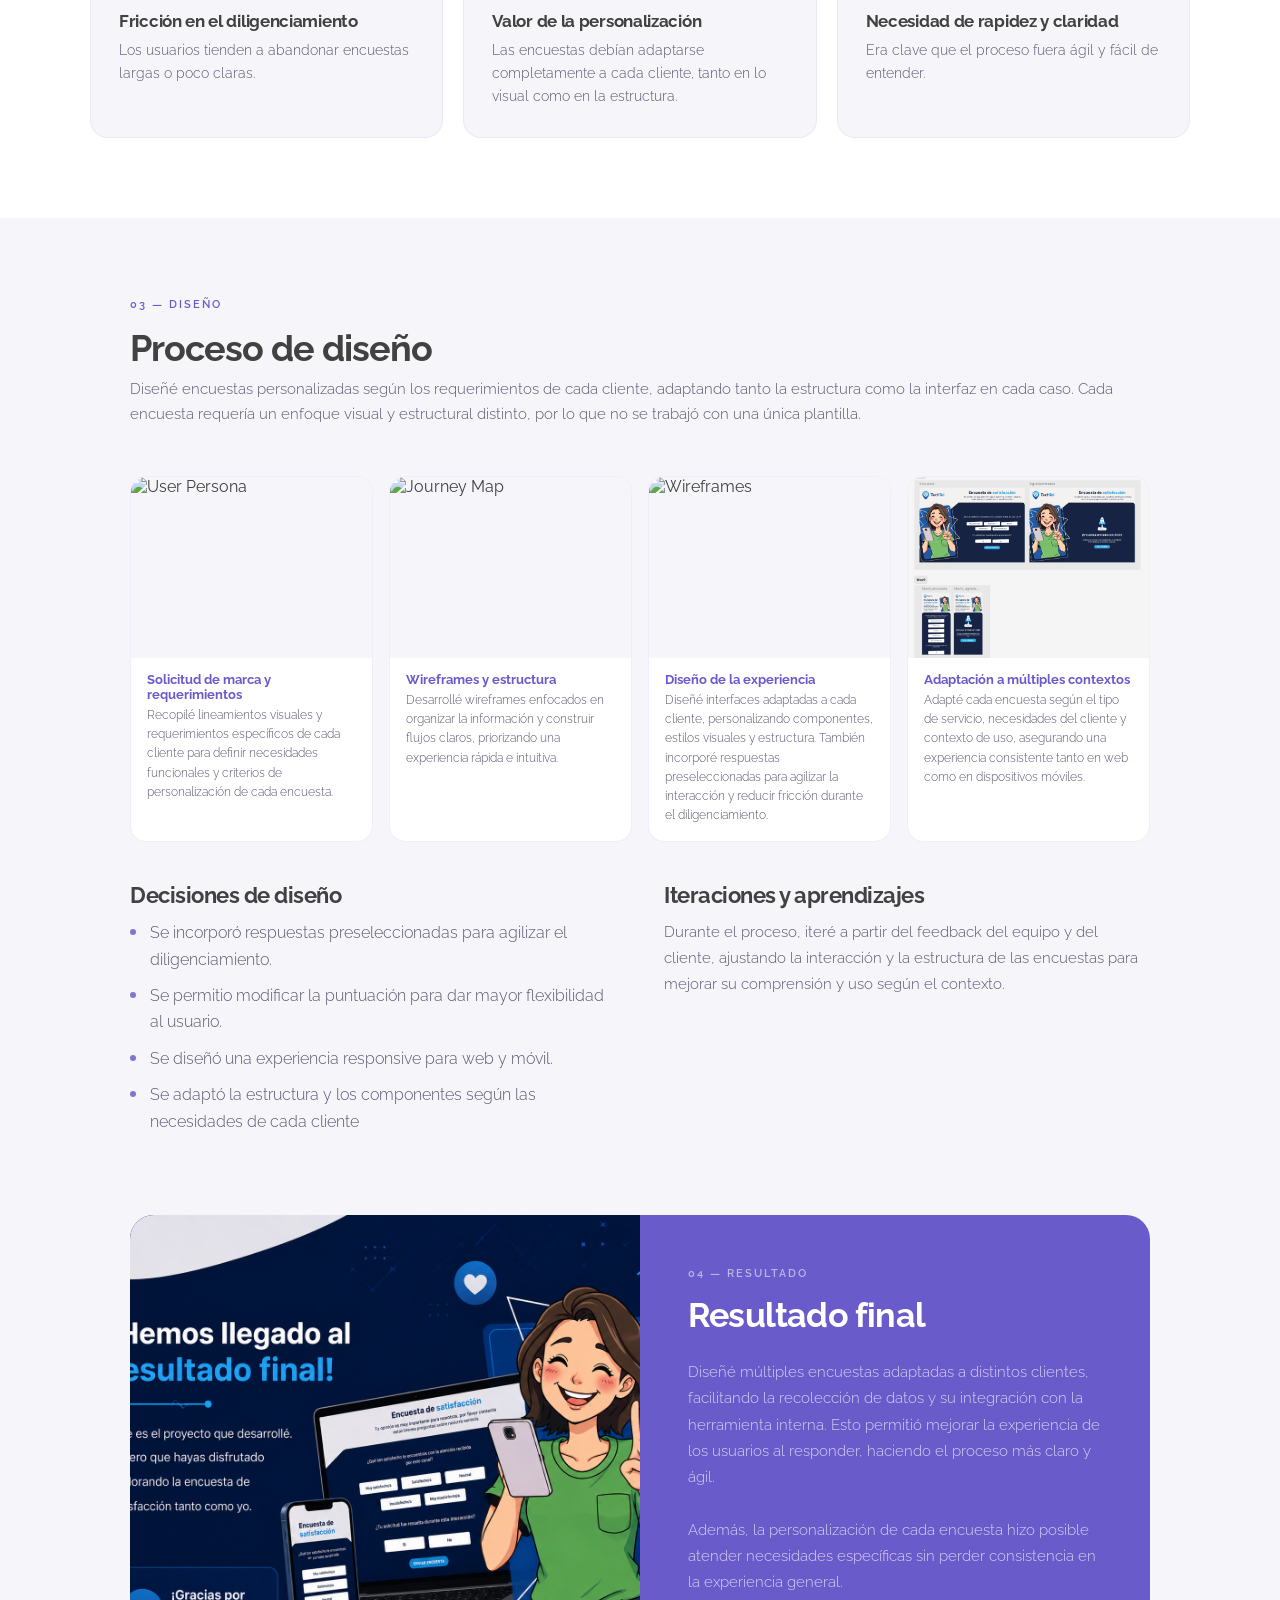
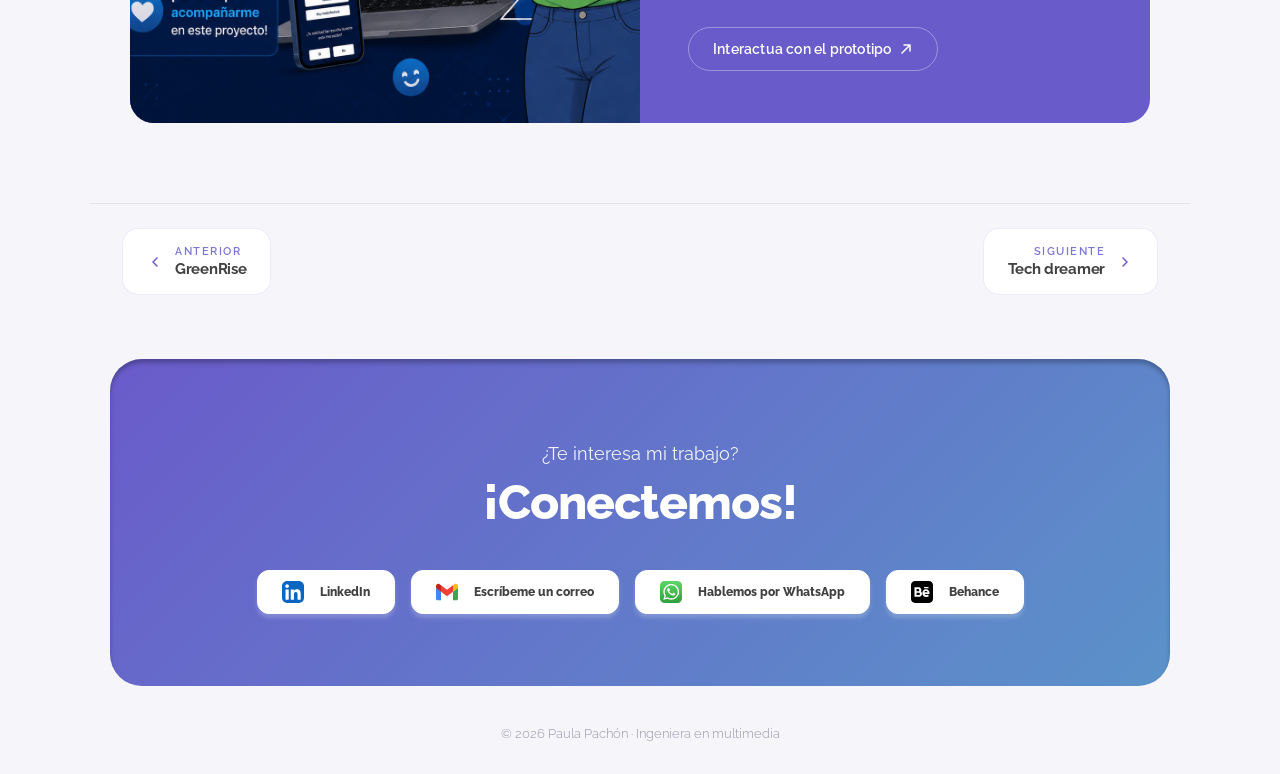
==== commit 212905bc: "nomenclatura" ====
--- a/Encuestas.html
+++ b/Encuestas.html
@@ -289,7 +289,7 @@
   </footer>
 
   <!-- Scripts -->
-  <script src="../JS/proyecto.js"></script>
+  <script src="../js/proyecto.js"></script>
 
 </body>
 </html>
--- a/CSS/Proyecto.css
+++ b/CSS/Proyecto.css
@@ -890,6 +890,8 @@
   align-items: center;
   justify-content: center;
   cursor: zoom-out;
+  touch-action: manipulation;
+  -webkit-tap-highlight-color: transparent;
 }
 #lightbox.active {
   display: flex;
@@ -912,8 +914,6 @@
   cursor: pointer;
   opacity: 0.7;
   transition: opacity 0.2s;
-  touch-action: manipulation;
-  -webkit-tap-highlight-color: transparent;
 }
 #lightbox-close:hover { opacity: 1; }
 
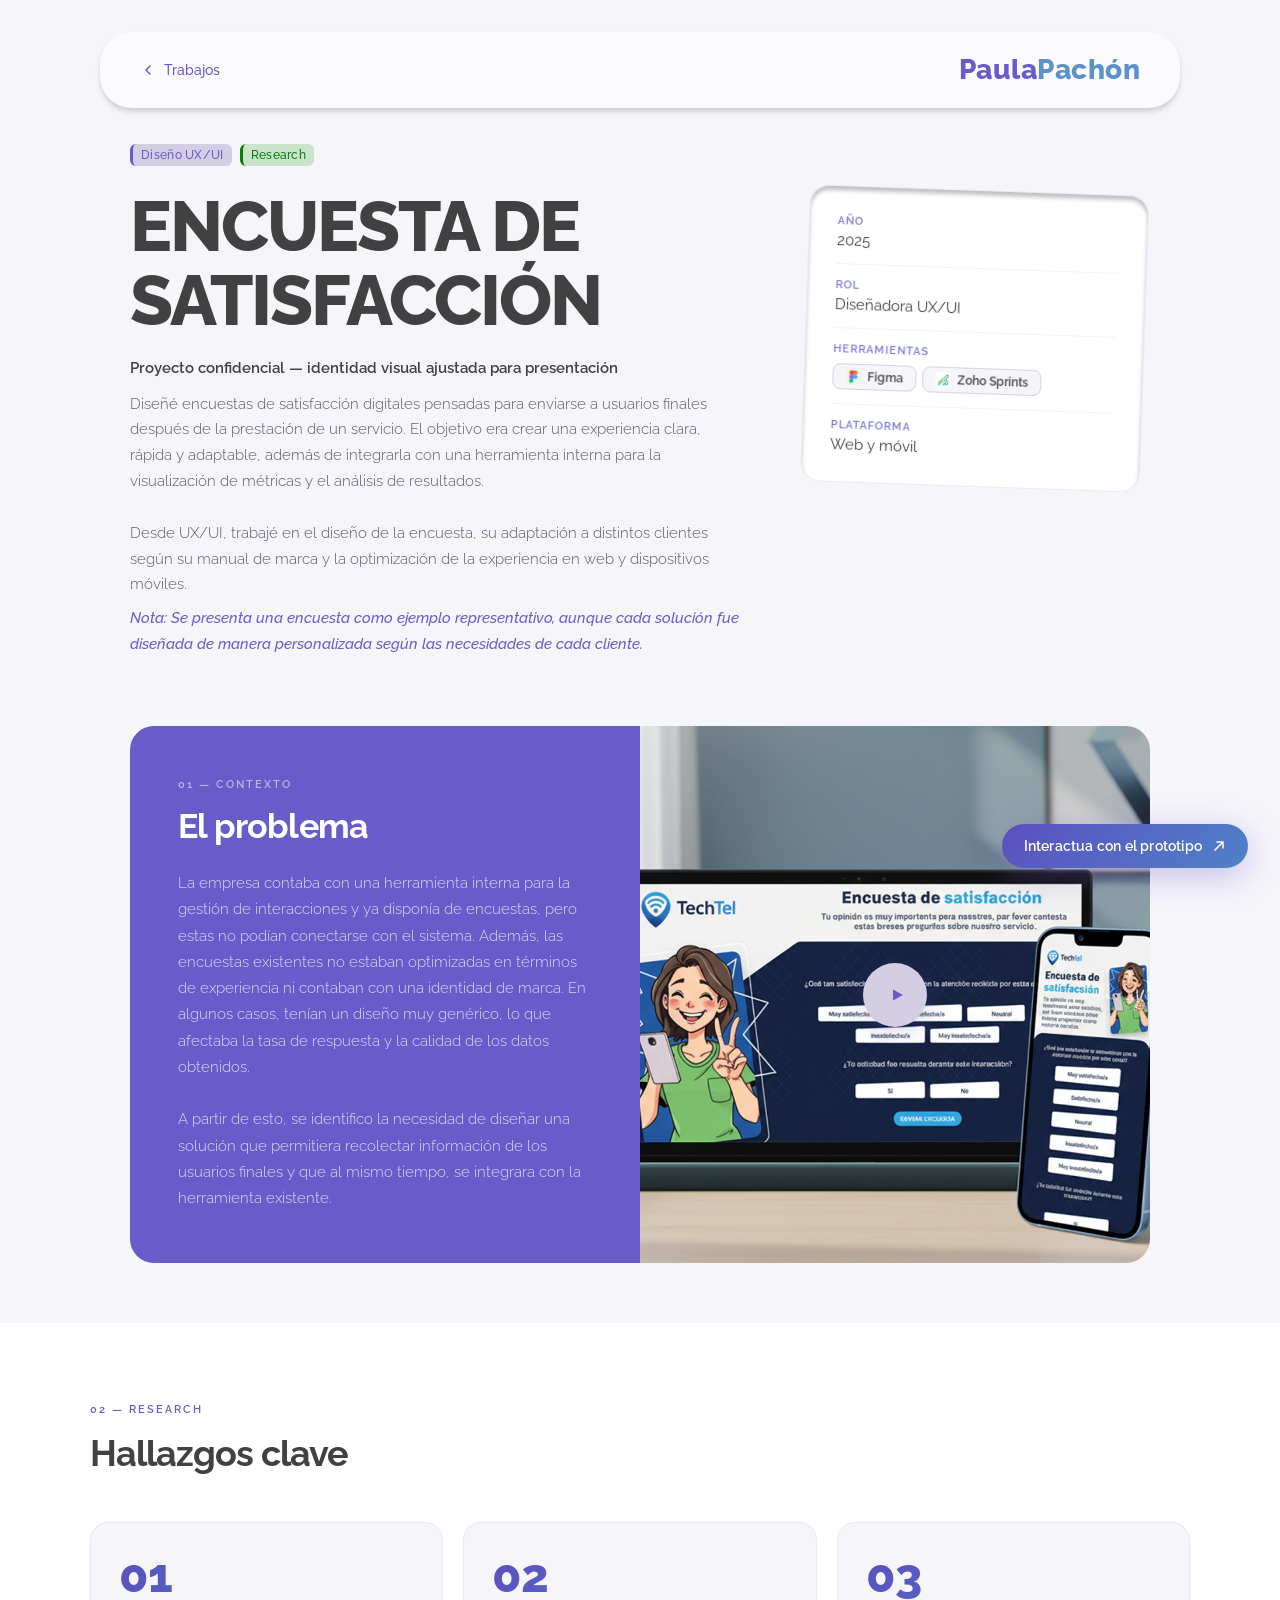
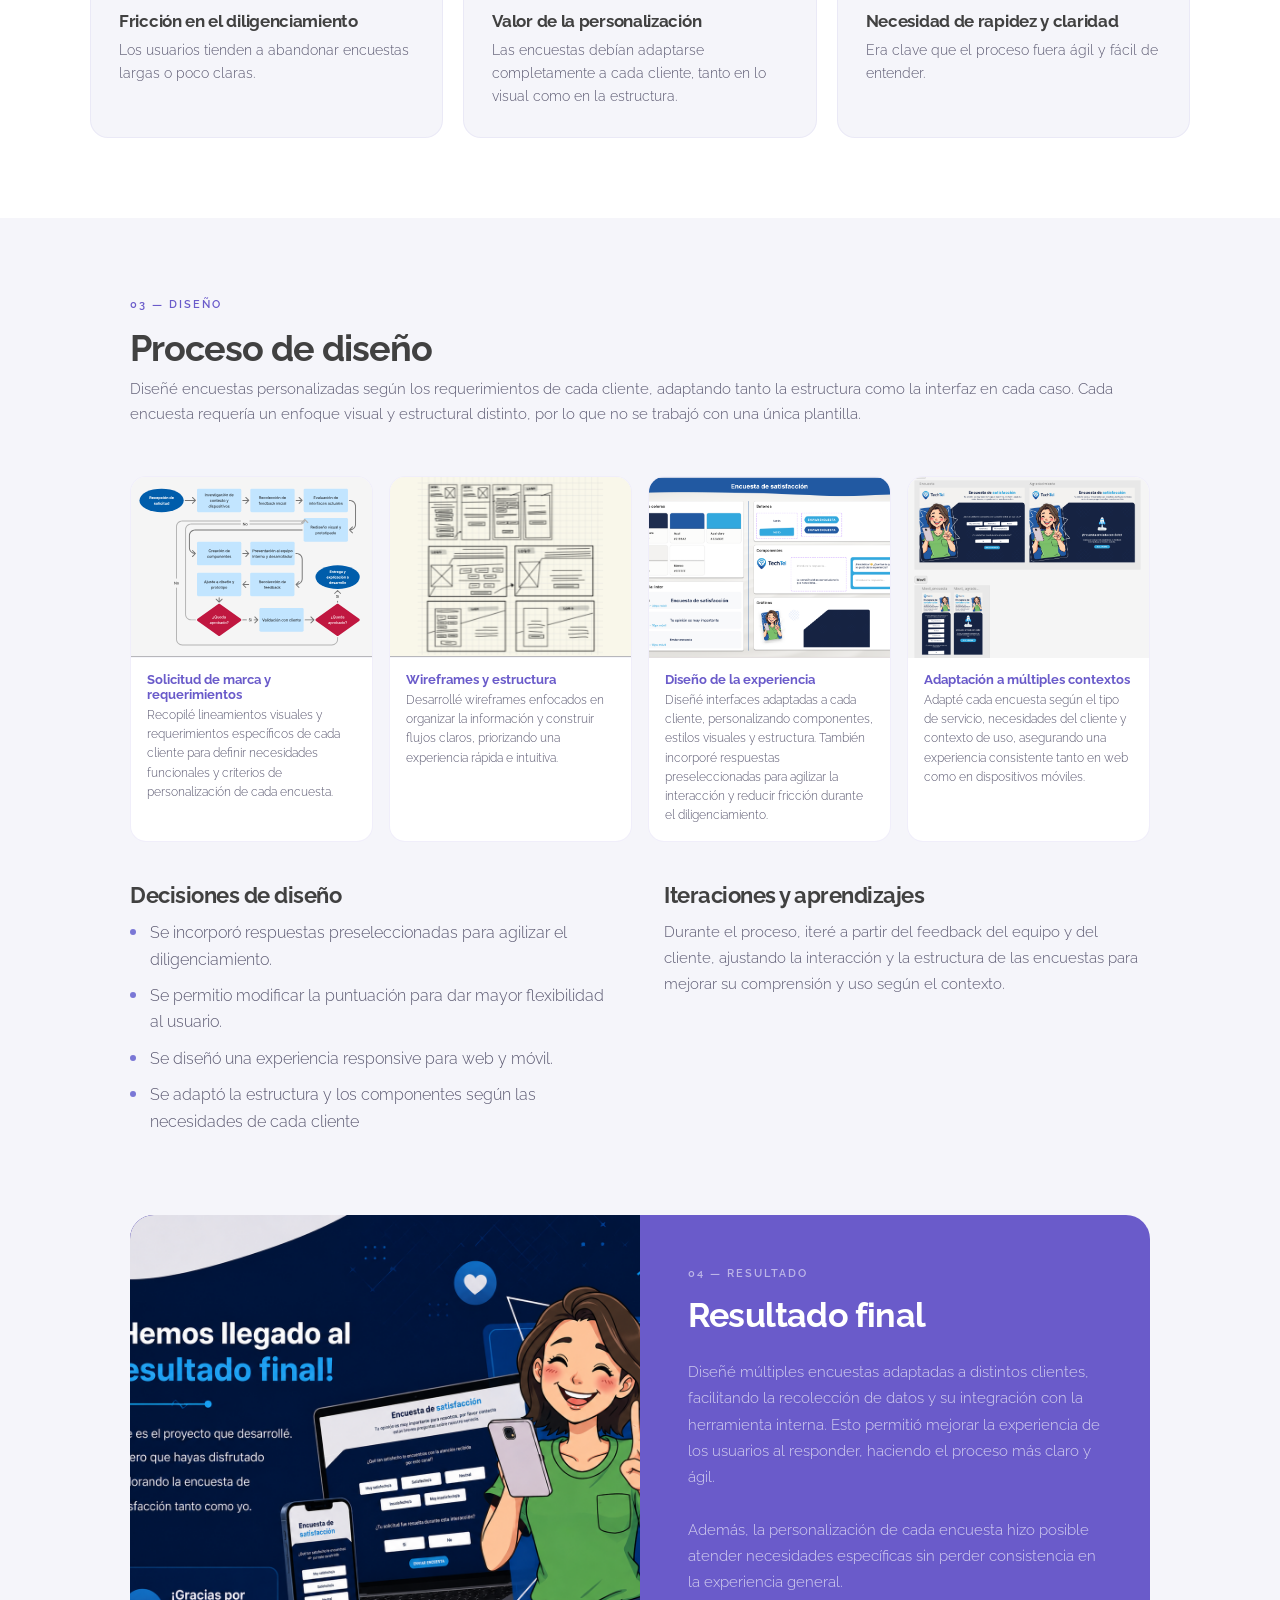
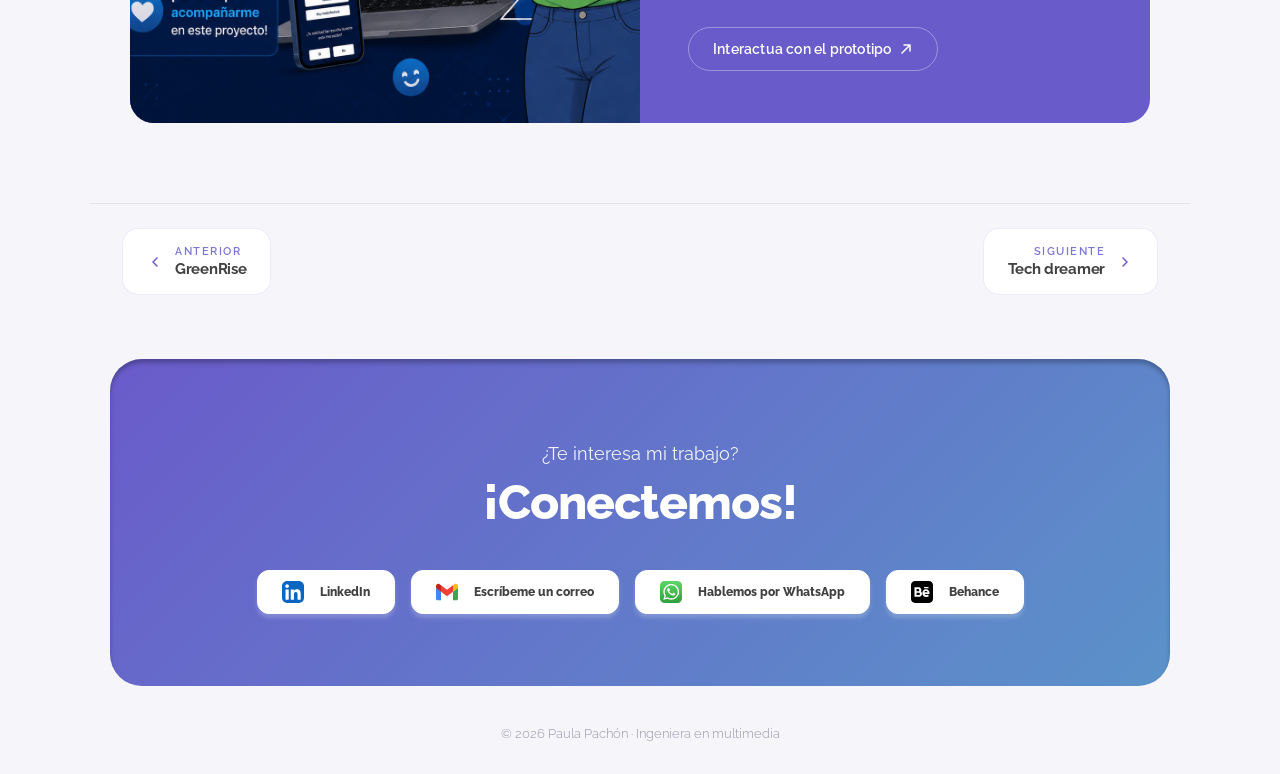
==== commit a483d30a: "Imagenes faltantes" ====
--- a/Encuestas.html
+++ b/Encuestas.html
@@ -12,14 +12,12 @@
   <!-- Estilos -->
   <link rel="stylesheet" href="../CSS/Proyecto.css">
 </head>
-
-    <!-- ─── LIGHTBOX ─── -->
+<body>
+  <!-- ─── LIGHTBOX ─── -->
   <div id="lightbox">
     <button id="lightbox-close">✕</button>
     <img id="lightbox-img" src="" alt="">
   </div>
-
-<body>
 
   <!-- ─── NAV ─── -->
   <nav>
@@ -151,7 +149,7 @@
 
       <div class="artefacto-card">
         <div class="artefacto-img">
-          <img src="../RecursosGraficos/encuesta/a" alt="User Persona">
+          <img src="../RecursosGraficos/encuesta/flujo.svg" alt="Inicio">
         </div>
         <div class="artefacto-info">
           <span class="artefacto-label">Solicitud de marca y requerimientos</span>
@@ -161,7 +159,7 @@
 
       <div class="artefacto-card">
         <div class="artefacto-img">
-          <img src="../RecursosGraficos/encuesta/a" alt="Journey Map">
+          <img src="../RecursosGraficos/encuesta/wireen.svg" alt="Wireframes">
         </div>
         <div class="artefacto-info">
           <span class="artefacto-label">Wireframes y estructura</span>
@@ -171,7 +169,7 @@
 
       <div class="artefacto-card">
         <div class="artefacto-img">
-          <img src="../RecursosGraficos/encuesta/a" alt="Wireframes">
+          <img src="../RecursosGraficos/encuesta/diseño.png" alt="Diseño">
         </div>
         <div class="artefacto-info">
           <span class="artefacto-label">Diseño de la experiencia</span>
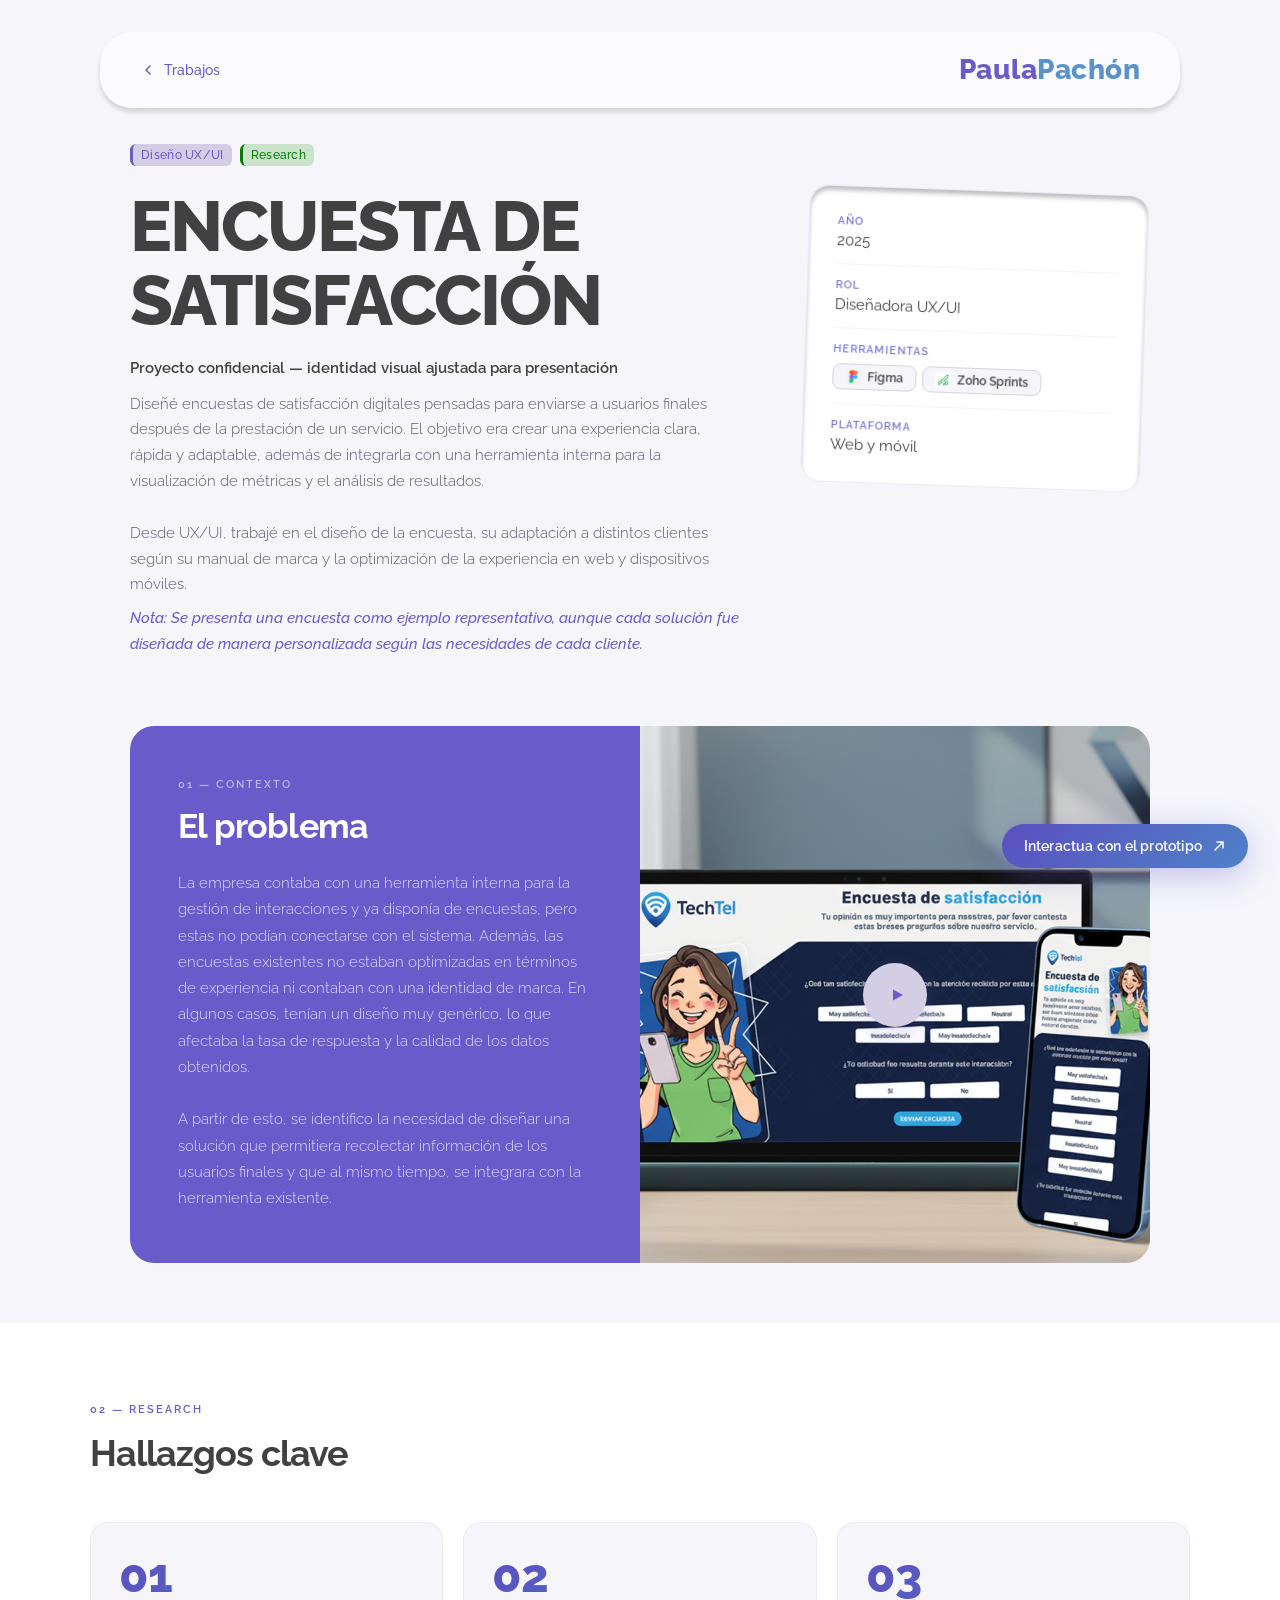
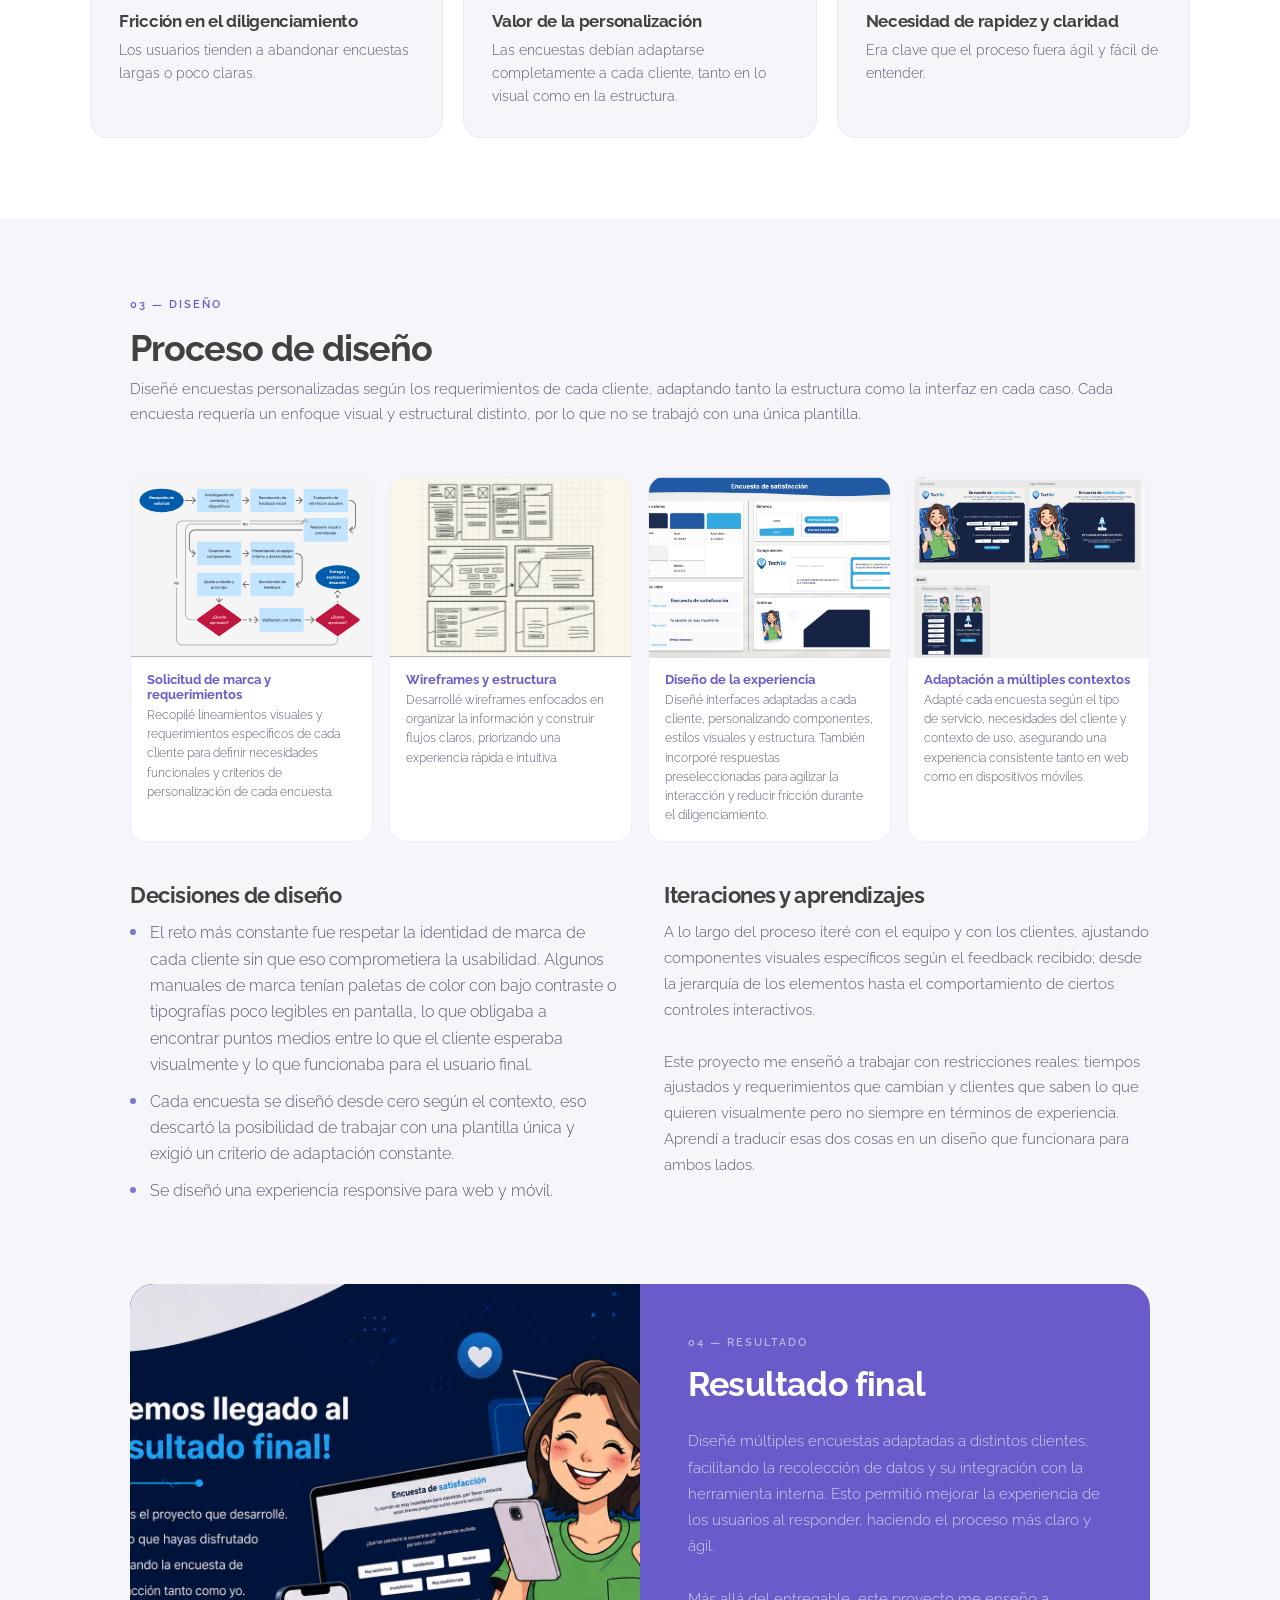
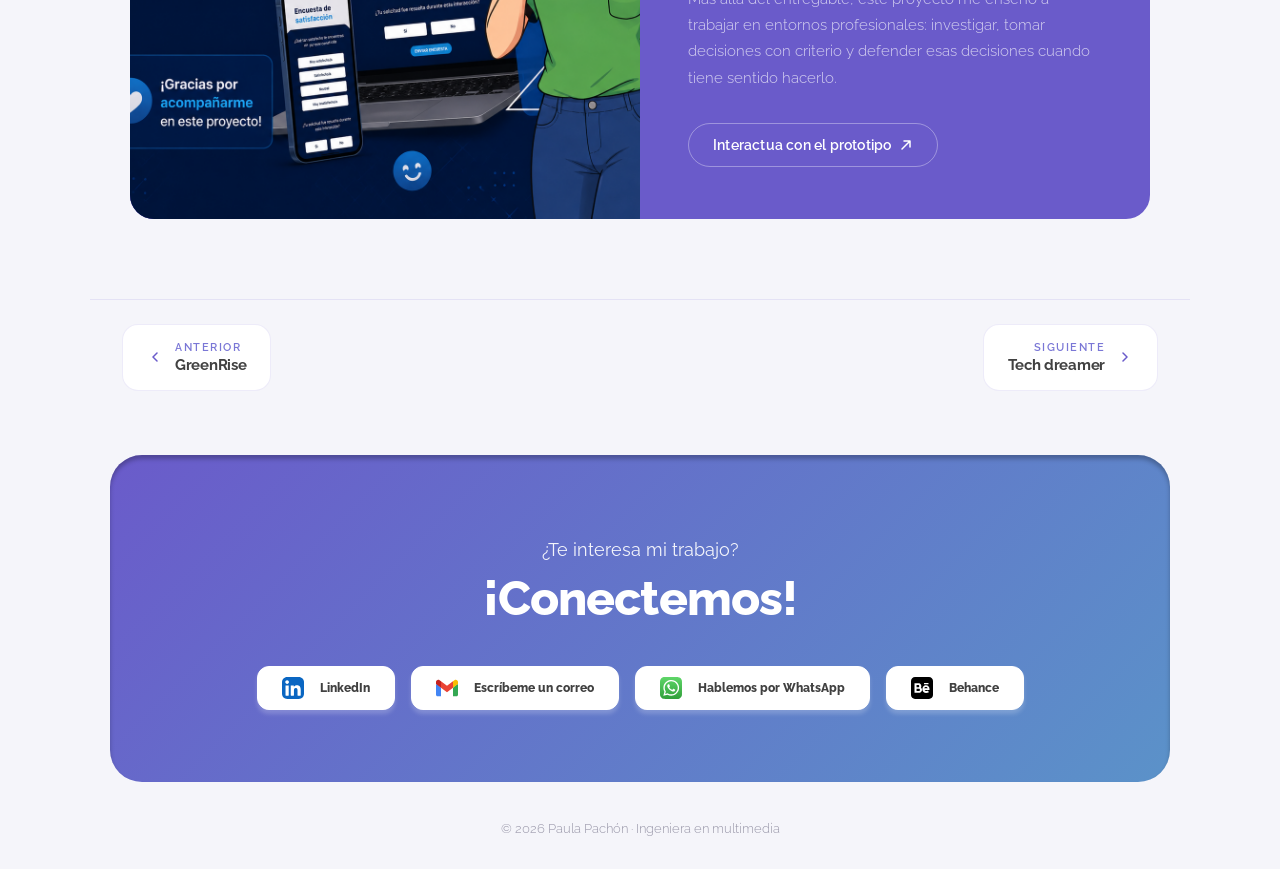
==== commit bb2b5fd7: "Corrección de textos" ====
--- a/Encuestas.html
+++ b/Encuestas.html
@@ -193,15 +193,16 @@
       <div>
         <h3>Decisiones de diseño</h3>
         <ul>
-          <li>Se incorporó respuestas preseleccionadas para agilizar el diligenciamiento.</li>
-          <li>Se permitio modificar la puntuación para dar mayor flexibilidad al usuario.</li>
+          <li>El reto más constante fue respetar la identidad de marca de cada cliente sin que eso comprometiera la usabilidad. Algunos manuales de marca tenían paletas de color con bajo contraste o tipografías poco legibles en pantalla, lo que obligaba a encontrar puntos medios entre lo que el cliente esperaba visualmente y lo que funcionaba para el usuario final.</li>
+          <li>Cada encuesta se diseñó desde cero según el contexto, eso descartó la posibilidad de trabajar con una plantilla única y exigió un criterio de adaptación constante.</li>
           <li>Se diseñó una experiencia responsive para web y móvil.</li>
-          <li>Se adaptó la estructura y los componentes según las necesidades de cada cliente</li>
         </ul>
       </div>
       <div>
         <h3>Iteraciones y aprendizajes</h3>
-        <p>Durante el proceso, iteré a partir del feedback del equipo y del cliente, ajustando la interacción y la estructura de las encuestas para mejorar su comprensión y uso según el contexto.</p>
+        <p>A lo largo del proceso iteré con el equipo y con los clientes, ajustando componentes visuales específicos según el feedback recibido; desde la jerarquía de los elementos hasta el comportamiento de ciertos controles interactivos.
+          <br><br>Este proyecto me enseñó a trabajar con restricciones reales: tiempos ajustados y requerimientos que cambian y clientes que saben lo que quieren visualmente pero no siempre en términos de experiencia. Aprendí a traducir esas dos cosas en un diseño que funcionara para ambos lados.
+        </p>
       </div>
     </div>
   </section>
@@ -215,9 +216,8 @@
       <div class="resultado-text">
         <span class="section-eyebrow eyebrow-light" style="display:block; margin-bottom:16px;">04 — Resultado</span>
         <h2>Resultado final</h2>
-        <p>Diseñé múltiples encuestas adaptadas a distintos clientes, facilitando la recolección de datos y su integración con la herramienta interna.
-            Esto permitió mejorar la experiencia de los usuarios al responder, haciendo el proceso más claro y ágil.
-            <br><br>Además, la personalización de cada encuesta hizo posible atender necesidades específicas sin perder consistencia en la experiencia general.</p>
+        <p>Diseñé múltiples encuestas adaptadas a distintos clientes, facilitando la recolección de datos y su integración con la herramienta interna. Esto permitió mejorar la experiencia de los usuarios al responder, haciendo el proceso más claro y ágil.
+            <br><br>Más allá del entregable, este proyecto me enseño a trabajar en entornos profesionales: investigar, tomar decisiones con criterio y defender esas decisiones cuando tiene sentido hacerlo.</p>
         <a href="https://www.figma.com/proto/a0K5o70ELoO0NEdSJIA0jM/Encuesta-de-satisfacci%C3%B3n?node-id=28-332&p=f&viewport=350%2C134%2C0.25&t=bGnXOaCwUgKtYiMX-1&scaling=scale-down&content-scaling=fixed&starting-point-node-id=28%3A332&page-id=0%3A1" target="_blank" class="btn-outline-white">
           Interactua con el prototipo
           <svg width="14" height="14" viewBox="0 0 14 14" fill="none">
